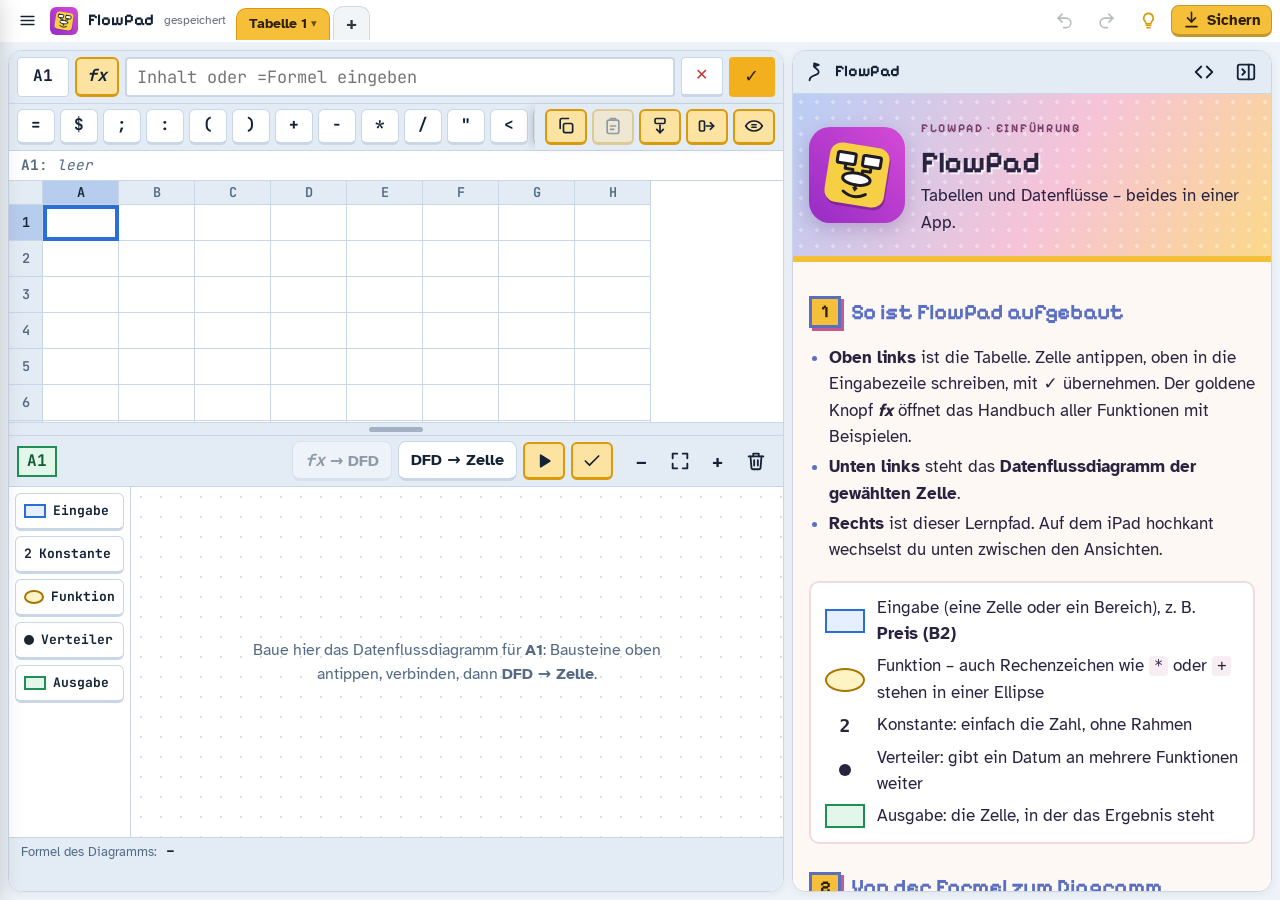
==== index.html @ 2545b34c "Hilfe per langem Drücken für alle Knöpfe (Rechenzeichen mit Beispiel), Glühbirne; Ablauf/Prüfen als " ====
<!doctype html>
<html lang="de">
<head>
    <meta charset="utf-8">
    <meta name="viewport" content="width=device-width, initial-scale=1, viewport-fit=cover, interactive-widget=resizes-content">
    <meta name="apple-mobile-web-app-capable" content="yes">
    <meta name="mobile-web-app-capable" content="yes">
    <meta name="apple-mobile-web-app-title" content="FlowPad">
    <meta name="theme-color" content="#0f1a2b">
    <script>
        // Farbschema vor dem ersten Zeichnen setzen (kein Aufblitzen)
        (function () {
            var c = "auto", k = "werkstatt", f = "100";
            try { c = localStorage.getItem("flowpad.theme") || c; k = localStorage.getItem("flowpad.skin") || k; f = localStorage.getItem("flowpad.font") || f; } catch (e) { }
            var d = c == "dark" || (c == "auto" && matchMedia("(prefers-color-scheme: dark)").matches);
            var h = document.documentElement; h.dataset.effective = d ? "dark" : "light"; h.dataset.skin = k; h.style.setProperty("--fs", (+f || 100) / 100);
        })();
    </script>
    <link rel="manifest" href="manifest.webmanifest">
    <link rel="icon" href="icon.svg" type="image/svg+xml">
    <link rel="apple-touch-icon" href="icon-180.png">
    <title>FlowPad</title>
    <link rel="stylesheet" href="css/style.css">
</head>
<body>
<header class="topbar">
    <button id="btnMenu" class="iconbtn" title="Menü" aria-label="Menü öffnen"><svg class="ic" viewBox="0 0 24 24"><path d="M4 7h16M4 12h16M4 17h16"/></svg></button>
    <span class="brand" aria-hidden="true"><img src="icon.svg" class="brand-mark" alt=""></span>
    <button id="projectName" class="project-name" title="Projekt umbenennen">FlowPad</button>
    <span id="teachCode" class="teach-code" hidden title="FlowCode dieses Projekts"></span>
    <span id="saved" class="saved"></span>
    <div id="tabs" class="tabs" role="tablist" aria-label="Tabellen"></div>
    <button id="btnUndo" class="iconbtn" title="Rückgängig" aria-label="Rückgängig" disabled><svg class="ic" viewBox="0 0 24 24"><path d="M9 14L4 9l5-5"/><path d="M4 9h10a6 6 0 0 1 0 12h-3"/></svg></button>
    <button id="btnRedo" class="iconbtn" title="Wiederholen" aria-label="Wiederholen" disabled><svg class="ic" viewBox="0 0 24 24"><path d="M15 14l5-5-5-5"/><path d="M20 9H10a6 6 0 0 0 0 12h3"/></svg></button>
    <button id="btnBulb" class="iconbtn bulb" title="Tipp: Finger etwa eine Sekunde auf einen Knopf legen – dann wird er erklärt" aria-label="Tipp zur Hilfe"><svg class="ic" viewBox="0 0 24 24"><path d="M9 18h6M10 21h4"/><path d="M12 3a6 6 0 0 0-4 10.5c.7.7 1 1.5 1 2.5h6c0-1 .3-1.8 1-2.5A6 6 0 0 0 12 3z"/></svg></button>
    <button id="btnSave" class="btn download" title="Projekt als Datei sichern"><svg class="ic" viewBox="0 0 24 24"><path d="M12 3v12"/><path d="M7 10l5 5 5-5"/><path d="M5 21h14"/></svg><span class="hide-narrow">Sichern</span></button>
</header>

<main class="workspace">
    <section id="left" class="left">
        <div id="gridPane" class="pane grid-pane" aria-label="Tabelle">
            <div id="grid"></div>
        </div>
        <div id="splitter" class="splitter" aria-hidden="true"><span></span></div>
        <div id="dfdPane" class="pane dfd-pane" aria-label="Datenflussdiagramm">
            <div class="dfd-head">
                <div class="dfd-cellinfo"><span class="cellbadge" id="dfdCell">A1</span><span id="dfdCellName" class="cellname"></span><button id="dfdTask" class="taskbadge" type="button" hidden title="Aufgabe noch einmal anzeigen">Aufgabe</button></div>
                <div class="dfd-actions">
                    <button id="btnToDfd" class="btn" title="Aus der Formel der Zelle das Datenflussdiagramm zeichnen"><span class="fxlbl"><b><i>fx</i></b> → DFD</span></button>
                    <button id="btnToCell" class="btn" title="Formel des Diagramms in die Zelle schreiben und ausrechnen"><span>DFD → Zelle</span></button>
                    <button id="btnFlow" class="calc-tool" title="Ablauf: die Werte fließen durch das Diagramm" aria-label="Ablauf"><svg class="ic" viewBox="0 0 24 24"><path d="M8 5v14l11-7z" fill="currentColor"/></svg></button>
                    <button id="btnCheck" class="calc-tool" title="Prüfen: Regeln und Rechnung des Diagramms kontrollieren" aria-label="Prüfen"><svg class="ic" viewBox="0 0 24 24"><path d="M4 12l5 5L20 6"/></svg></button>
                    <span class="dfd-tools">
                        <button id="btnZoomOut" class="iconbtn small" title="Verkleinern" aria-label="Verkleinern">−</button>
                        <button id="btnZoomFit" class="iconbtn small" title="Einpassen" aria-label="Einpassen"><svg class="ic" viewBox="0 0 24 24"><path d="M4 9V4h5M20 9V4h-5M4 15v5h5M20 15v5h-5"/></svg></button>
                        <button id="btnZoomIn" class="iconbtn small" title="Vergrößern" aria-label="Vergrößern">+</button>
                        <button id="btnDfdClear" class="iconbtn small" title="Diagramm dieser Zelle löschen" aria-label="Diagramm löschen"><svg class="ic" viewBox="0 0 24 24"><path d="M4 7h16"/><path d="M10 11v6M14 11v6"/><path d="M6 7l1 12a2 2 0 0 0 2 2h6a2 2 0 0 0 2-2l1-12"/><path d="M9 7V4h6v3"/></svg></button>
                    </span>
                </div>
            </div>
            <div id="dfd"></div>
        </div>
    </section>

    <section id="lpPane" class="pane lp-pane" aria-label="Lernpfad">
        <div class="lp-head">
            <span class="lp-title"><svg class="ic" viewBox="0 0 24 24"><path d="M5 21c0-3.5 3-4.5 6-5.5s5-2.5 3.5-5S9 7 10 5"/><path d="M10 5V2.5l5 1.8-5 1.7"/></svg><span id="lpTitle">Lernpfad</span></span>
            <button id="btnLpWide" class="iconbtn small only-wide" title="Lernpfad breiter/schmaler" aria-label="Lernpfad breiter oder schmaler"><svg class="ic" viewBox="0 0 24 24"><path d="M9 6l-6 6 6 6M15 6l6 6-6 6"/></svg></button>
            <button id="btnLpCollapse" class="iconbtn small only-wide" title="Lernpfad einklappen" aria-label="Lernpfad einklappen"><svg class="ic" viewBox="0 0 24 24"><rect x="3" y="4" width="18" height="16" rx="2"/><path d="M15 4v16"/><path d="M8 9l3 3-3 3"/></svg></button>
        </div>
        <div id="lernpfad" class="lp-host"></div>
    </section>
</main>

<nav id="bottomnav" class="bottomnav" aria-label="Ansicht">
    <button data-view="lernpfad"><svg class="ic" viewBox="0 0 24 24"><path d="M5 21c0-3.5 3-4.5 6-5.5s5-2.5 3.5-5S9 7 10 5"/><path d="M10 5V2.5l5 1.8-5 1.7"/></svg><span>Lernpfad</span></button>
    <button data-view="tabelle"><svg class="ic" viewBox="0 0 24 24"><rect x="3" y="4" width="18" height="16" rx="1.5"/><path d="M3 9h18M3 14h18M9 4v16"/></svg><span>Tabelle</span></button>
    <button data-view="diagramm"><svg class="ic" viewBox="0 0 24 24"><rect x="3" y="3" width="7" height="5"/><rect x="14" y="3" width="7" height="5"/><ellipse cx="12" cy="15" rx="5" ry="3"/><path d="M6.5 8v3h3M17.5 8v3h-3M12 18v3"/></svg><span>Diagramm</span></button>
</nav>

<div id="drawerBackdrop" class="drawer-backdrop"></div>
<aside id="drawer" class="drawer" aria-label="Menü" inert>
    <div class="drawer-head">
        <div class="drawer-brand">FlowPad</div>
        <button id="drawerClose" class="iconbtn" aria-label="Menü schließen"><svg class="ic" viewBox="0 0 24 24"><path d="M6 6l12 12M18 6L6 18"/></svg></button>
    </div>
    <div class="drawer-body">
        <h2>Projekte</h2>
        <div class="menu-actions">
            <button id="drawerNew"><svg class="ic" viewBox="0 0 24 24"><path d="M12 5v14M5 12h14"/></svg><span>Neues Projekt</span></button>
            <button id="drawerCode"><svg class="ic" viewBox="0 0 24 24"><rect x="3" y="6" width="18" height="12" rx="2"/><path d="M7 10v4M10.5 10v4M14 10v4M17.5 10v4"/></svg><span>Projekt über FlowCode öffnen</span></button>
            <button id="drawerOpen"><svg class="ic" viewBox="0 0 24 24"><path d="M3 7a2 2 0 0 1 2-2h4l2 2h8a2 2 0 0 1 2 2v1"/><path d="M3 7v10a2 2 0 0 0 2 2h13l3-8H7l-3 8"/></svg><span>Projekt aus Datei öffnen</span></button>
            <button id="drawerSave"><svg class="ic" viewBox="0 0 24 24"><path d="M12 3v12"/><path d="M7 10l5 5 5-5"/><path d="M5 21h14"/></svg><span>Projekt als Datei sichern</span></button>
            <button id="drawerShare"><svg class="ic" viewBox="0 0 24 24"><path d="M12 15V3"/><path d="M7 8l5-5 5 5"/><path d="M5 12v7a2 2 0 0 0 2 2h10a2 2 0 0 0 2-2v-7"/></svg><span>Projekt teilen …</span></button>
            <button id="drawerRename"><svg class="ic" viewBox="0 0 24 24"><path d="M4 20h4L19 9l-4-4L4 16z"/></svg><span>Projekt umbenennen</span></button>
        </div>
        <div class="menu-actions group">
            <button id="drawerDemo"><svg class="ic" viewBox="0 0 24 24"><path d="M12 3l2.6 5.6 6.1.7-4.5 4.2 1.2 6L12 16.6 6.6 19.5l1.2-6-4.5-4.2 6.1-.7z"/></svg><span>Demo laden</span></button>
            <button id="drawerLpAdd"><svg class="ic" viewBox="0 0 24 24"><path d="M5 21c0-3.5 3-4.5 6-5.5s5-2.5 3.5-5S9 7 10 5"/><path d="M10 5V2.5l5 1.8-5 1.7"/></svg><span>Lernpfad einbetten</span></button>
            <button id="drawerLpRemove" hidden><svg class="ic" viewBox="0 0 24 24"><path d="M4 7h16"/><path d="M6 7l1 12a2 2 0 0 0 2 2h6a2 2 0 0 0 2-2l1-12"/></svg><span>Lernpfad entfernen</span></button>
        </div>
        <ul id="projectList" class="projectlist"></ul>

        <h2>Tabelle</h2>
        <div class="menu-actions">
            <button id="drawerXlsxOut"><svg class="ic" viewBox="0 0 24 24"><path d="M14 3H7a2 2 0 0 0-2 2v14a2 2 0 0 0 2 2h10a2 2 0 0 0 2-2V8z"/><path d="M14 3v5h5"/><path d="M9 12l4 5M13 12l-4 5"/></svg><span>Als Excel-Datei (.xlsx) sichern</span></button>
            <button id="drawerXlsxIn"><svg class="ic" viewBox="0 0 24 24"><path d="M14 3H7a2 2 0 0 0-2 2v14a2 2 0 0 0 2 2h10a2 2 0 0 0 2-2V8z"/><path d="M14 3v5h5"/><path d="M12 18v-6M9 15l3 3 3-3"/></svg><span>Excel-Datei (.xlsx) übernehmen</span></button>
            <button id="drawerAddRow"><svg class="ic" viewBox="0 0 24 24"><rect x="3" y="4" width="18" height="10" rx="1.5"/><path d="M12 16v6M9 19h6"/></svg><span>5 Zeilen mehr</span></button>
            <button id="drawerAddCol"><svg class="ic" viewBox="0 0 24 24"><rect x="3" y="3" width="10" height="18" rx="1.5"/><path d="M16 12h6M19 9v6"/></svg><span>1 Spalte mehr</span></button>
            <button id="drawerClearSheet" class="danger"><svg class="ic" viewBox="0 0 24 24"><path d="M4 12a8 8 0 1 0 2.3-5.6"/><path d="M4 4v5h5"/></svg><span>Tabelle leeren</span></button>
        </div>

        <h2>Darstellung</h2>
        <div class="segmented">
            <button data-theme-choice="light">Hell</button>
            <button data-theme-choice="dark">Dunkel</button>
            <button data-theme-choice="auto">System</button>
        </div>
        <div id="skinPicker" class="skin-picker" role="group" aria-label="Theme"></div>
        <div class="setting-row"><span>Schriftgröße</span><div class="stepper"><button id="fontSmaller" aria-label="Schrift kleiner">A−</button><span id="fontSizeLabel"></span><button id="fontBigger" aria-label="Schrift größer">A+</button></div></div>

        <h2>Hilfe</h2>
        <div class="menu-actions">
            <button id="drawerTeacher" hidden><svg class="ic" viewBox="0 0 24 24"><path d="M3 7l9-4 9 4-9 4z"/><path d="M7 9v5c0 1.5 2.2 3 5 3s5-1.5 5-3V9"/><path d="M21 7v6"/></svg><span>Lehrkraft: alle Lernpfade</span></button>
            <button id="drawerHelp"><svg class="ic" viewBox="0 0 24 24"><path d="M4 5a2 2 0 0 1 2-2h13v16H6a2 2 0 0 0-2 2z"/><path d="M4 21V5"/></svg><span>Einführung in FlowPad</span></button>
        </div>
        <p class="about">FlowPad: Tabellenkalkulation und Datenflussdiagramme für den Informatikunterricht. Alles läuft in diesem Browser –
            es werden keine Daten verschickt. Deine Projekte bleiben auf diesem Gerät, bis du sie als Datei sicherst.
            Schriften: Atkinson Hyperlegible, JetBrains Mono, Pixelify Sans (SIL Open Font License).</p>
    </div>
</aside>
<div id="toast" class="toast" role="status"></div>
<div id="loading" class="loading"><div class="spinner"></div>FlowPad wird geladen …</div>
<noscript>FlowPad benötigt JavaScript.</noscript>
<script type="module" src="js/main.js"></script>
</body>
</html>
---- css/style.css ----
/* FlowPad – Gestaltung. Themes: werkstatt (Standard, Farbwelt der DFD-Werkstatt), standard, hacker. Jeweils hell/dunkel. */
@font-face { font-family: "Atkinson Hyperlegible"; src: url(../fonts/AtkinsonHyperlegible-Regular.ttf) format("truetype"); font-weight: 400; font-display: swap; }
@font-face { font-family: "Atkinson Hyperlegible"; src: url(../fonts/AtkinsonHyperlegible-Bold.ttf) format("truetype"); font-weight: 700; font-display: swap; }
@font-face { font-family: "JetBrains Mono"; src: url(../fonts/JetBrainsMono.ttf) format("truetype"); font-weight: 100 800; font-display: swap; }
@font-face { font-family: "Pixelify Sans"; src: url(../fonts/PixelifySans.ttf) format("truetype"); font-weight: 400 700; font-display: swap; }

:root {
  --fs: 1;
  --font-display: "Pixelify Sans", "Courier New", monospace;
  --font-body: "Atkinson Hyperlegible", -apple-system, "Segoe UI", system-ui, sans-serif;
  --font-code: "JetBrains Mono", ui-monospace, Menlo, Consolas, monospace;
  --split: .45;
  /* Werkstatt hell */
  --bg: #eef3f9; --surface: #ffffff; --surface-2: #e3ebf5; --ink: #142235; --ink-2: #546a84; --line: #c9d6e6;
  --bar: #ffffff; --bar-ink: #142235; --bar-2: #f1f4f8; --acc: #f2b01e; --acc-ink: #2e1f00; --glow: #f6bf3a; --stripe: transparent;
  --blue: #2a6fd6; --blue-soft: #dfeaff; --sun: #ffc23d; --sun-soft: #fff1c9;
  --good: #1f8a45; --bad: #c23b3b; --warn: #a86400; --next: #fde3a1; --next-edge: #d99a0b;
  --r0: #2a6fd6; --r1: #d63a3a; --r2: #8a3bc9; --r3: #1f8f55; --r4: #e07a12; --r5: #128a9a;
  --c-canvas: #ffffff; --c-dots: #d5dfec; --c-ink: #1c2533; --c-edge: #33415a; --c-sel: #e07a12;
  --c-in-fill: #e6efff; --c-in-stroke: #2a6fd6; --c-in-ink: #14315a;
  --c-out-fill: #e3f6ea; --c-out-stroke: #1f8f55; --c-out-ink: #145a32;
  --c-fn-fill: #fff3c4; --c-fn-stroke: #a87400; --c-fn-ink: #5a3e00;
  --title-font: var(--font-display);
}
:root[data-effective="dark"] {
  --bg: #0d1626; --surface: #142036; --surface-2: #1b2a45; --ink: #e8f0fa; --ink-2: #a5b7cc; --line: #2a3d5c;
  --bar: #070d18; --bar-ink: #dfe9f7; --bar-2: #101b2e; --acc: #f2b01e; --acc-ink: #2e1f00; --glow: #f6bf3a; --stripe: transparent; --blue: #7fb0ff; --blue-soft: #1b2f52; --sun-soft: #3d331a;
  --good: #6fd08b; --bad: #ff8a8a; --warn: #ffb35c; --next: #4a3507; --next-edge: #f2b01e;
  --r0: #7fb0ff; --r1: #ff8a8a; --r2: #d0a3ff; --r3: #6fd08b; --r4: #ffb35c; --r5: #6fd6e0;
  --c-canvas: #101a2c; --c-dots: #24344f; --c-ink: #e8f0fa; --c-edge: #a9bad2; --c-sel: #ffa040;
  --c-in-fill: #17305a; --c-in-stroke: #7fb0ff; --c-in-ink: #dbe8ff;
  --c-out-fill: #163a26; --c-out-stroke: #6fd08b; --c-out-ink: #d4f5df;
  --c-fn-fill: #3d3112; --c-fn-stroke: #e3b341; --c-fn-ink: #ffe9a8;
  color-scheme: dark;
}
:root[data-skin="standard"] {
  --bg: #f4f5f7; --surface: #fff; --surface-2: #eef0f4; --ink: #1f2430; --ink-2: #5b6474; --line: #d9dde5;
  --bar: #ffffff; --bar-ink: #1f2430; --bar-2: #eef0f4; --acc: #2f5be0; --acc-ink: #fff; --glow: #2f5be0; --stripe: #2f5be0; --next: #fff0b3; --next-edge: #e9b622; --title-font: var(--font-body);
}
:root[data-skin="standard"][data-effective="dark"] {
  --bg: #16181d; --surface: #1f2228; --surface-2: #272b33; --ink: #e9ecf2; --ink-2: #a3abb9; --line: #343a45;
  --bar: #1f2228; --bar-ink: #e9ecf2; --bar-2: #272b33; --acc: #7c9cff; --acc-ink: #10131a; --glow: #7c9cff; --stripe: #7c9cff; --next: #4a3f17; --next-edge: #b89020;
}
:root[data-skin="hacker"] {
  --bg: #050805; --surface: #0b120b; --surface-2: #111c11; --ink: #b8ffc9; --ink-2: #6fbf86; --line: #1f3a24;
  --bar: #000; --bar-ink: #00ff9c; --bar-2: #0b120b; --acc: #00ff9c; --acc-ink: #001a0d; --glow: #00ff9c; --stripe: #00ff9c; --blue: #39d2ff; --blue-soft: #0e2a33;
  --sun: #ffd23d; --sun-soft: #2a240c; --good: #00ff9c; --bad: #ff5c7a; --warn: #ffd23d; --next: #123a22; --next-edge: #00ff9c;
  --r0: #39d2ff; --r1: #ff5c7a; --r2: #c08bff; --r3: #00ff9c; --r4: #ffb347; --r5: #4ff0e0;
  --c-canvas: #030603; --c-dots: #10301a; --c-ink: #b8ffc9; --c-edge: #4fd98a; --c-sel: #ff2ec4;
  --c-in-fill: #072030; --c-in-stroke: #39d2ff; --c-in-ink: #bdf1ff;
  --c-out-fill: #062a17; --c-out-stroke: #00ff9c; --c-out-ink: #b8ffc9;
  --c-fn-fill: #2a240c; --c-fn-stroke: #ffd23d; --c-fn-ink: #ffe9a8;
  --font-body: "JetBrains Mono", ui-monospace, Menlo, monospace;
  color-scheme: dark;
}

* { box-sizing: border-box; }
html, body { height: 100%; }
body { margin: 0; width: 100%; background: var(--bg); color: var(--ink); font-family: var(--font-body); font-size: calc(16px * var(--fs)); line-height: 1.4;
  -webkit-text-size-adjust: 100%; display: grid; grid-template-rows: auto 1fr auto; grid-template-columns: minmax(0, 1fr); height: 100dvh; overflow: hidden; overscroll-behavior: none; }
body, code, button, input { font-variant-ligatures: none; font-feature-settings: "calt" 0, "liga" 0; }
button { font: inherit; color: inherit; -webkit-tap-highlight-color: transparent; }
code { font-family: var(--font-code); font-size: .9em; background: var(--surface-2); padding: 1px 5px; border-radius: 4px; overflow-wrap: anywhere; }
[hidden] { display: none !important; }
.ic { width: 22px; height: 22px; fill: none; stroke: currentColor; stroke-width: 2; stroke-linecap: round; stroke-linejoin: round; flex: none; }
:focus-visible { outline: 3px solid var(--blue); outline-offset: 2px; }

/* ---------- Kopfzeile ---------- */
.topbar { display: flex; align-items: center; gap: 4px; padding: 2px max(8px, env(safe-area-inset-right)) 2px max(8px, env(safe-area-inset-left));
  padding-top: max(2px, env(safe-area-inset-top)); background: var(--bar); color: var(--bar-ink); border-bottom: 3px solid var(--stripe, var(--glow)); min-height: 40px; }
:root[data-skin="werkstatt"] .topbar { border-bottom: 0; }
.topbar .iconbtn { min-width: 38px; min-height: 36px; }
.topbar .ic { width: 19px; height: 19px; }
.topbar .btn { min-height: 32px; padding: 0 10px; font-size: .92em; }
.brand-mark { width: 28px; height: 28px; display: block; }
.brand-mark path { fill: none; }
.project-name { min-width: 0; flex: 0 1 auto; border: 0; background: transparent; font-family: var(--title-font); font-weight: 700; font-size: 1.02em; padding: 3px 6px; border-radius: 6px; cursor: pointer;
  max-width: 40vw; overflow: hidden; text-overflow: ellipsis; white-space: nowrap; }
.project-name:hover { background: var(--bar-2); }
.saved { font-size: .78em; opacity: .65; }
.spacer { flex: 1; }
.iconbtn { display: inline-grid; place-items: center; min-width: 44px; min-height: 44px; border: 0; border-radius: 8px; background: transparent; cursor: pointer; font-weight: 700; font-size: 1.15em; }
.iconbtn:hover { background: color-mix(in srgb, currentColor 12%, transparent); }
.iconbtn:disabled { opacity: .3; cursor: default; }
.iconbtn.small { min-width: 38px; min-height: 38px; }
.btn { display: inline-flex; align-items: center; gap: 6px; min-height: 40px; padding: 0 12px; border-radius: 8px; border: 1px solid var(--line); border-bottom-width: 3px;
  background: var(--surface); color: var(--ink); cursor: pointer; font-weight: 700; white-space: nowrap; }
.btn:disabled { opacity: .4; cursor: default; }
.btn.primary { background: var(--next); border-color: var(--next-edge); }
.btn.danger { background: var(--bad); border-color: var(--bad); color: #fff; }
.topbar .btn.download { background: var(--glow); color: var(--acc-ink, #072012); border-color: color-mix(in srgb, var(--acc-ink, #000) 25%, var(--glow)); }
:root[data-skin="standard"] .topbar .btn.download { color: #fff; }

/* ---------- Arbeitsfläche ---------- */
.workspace { display: flex; gap: 8px; padding: 8px max(8px, env(safe-area-inset-right)) 8px max(8px, env(safe-area-inset-left)); min-height: 0; min-width: 0; overflow: hidden; }
.pane { min-height: 0; min-width: 0; display: flex; flex-direction: column; background: var(--surface); }
.left { flex: 1 1 auto; min-width: 0; border-radius: 14px; overflow: hidden; border: 1px solid var(--line); background: var(--surface); box-shadow: 0 2px 10px rgba(15, 26, 43, .06); display: grid; grid-template-rows: minmax(110px, calc(var(--split) * (100% - 14px))) 14px minmax(150px, 1fr); }
.splitter { display: grid; place-items: center; cursor: row-resize; background: var(--surface-2); border-block: 1px solid var(--line); touch-action: none; }
.splitter span { width: 54px; height: 5px; border-radius: 3px; background: var(--ink-2); opacity: .45; }
.splitter.active span { background: var(--blue); opacity: 1; }
.lp-pane { display: none; flex: 0 0 38%; min-width: 320px; border-radius: 14px; overflow: hidden; border: 1px solid var(--line); box-shadow: 0 2px 10px rgba(15, 26, 43, .06); }
body.has-lp .lp-pane { display: flex; }
body.lp-wide .lp-pane { flex-basis: 52%; }
/* eingeklappt: schmale Leiste rechts, der Lernpfad bleibt geladen (nur unsichtbar) */
body.lp-collapsed .lp-pane { flex: 0 0 48px; min-width: 48px; cursor: pointer; }
body.lp-collapsed .lp-head { flex-direction: column; align-items: center; gap: 10px; padding: 6px 0; border-bottom: 0; flex: 1; }
body.lp-collapsed .lp-head #btnLpWide { display: none; }
body.lp-collapsed .lp-title { flex: 0 1 auto; flex-direction: column; writing-mode: vertical-rl; }
body.lp-collapsed .lp-title .ic { writing-mode: horizontal-tb; }
body.lp-collapsed .lp-head #btnLpCollapse { order: -1; }
body.lp-collapsed .lp-host { position: absolute; width: 1px; height: 1px; overflow: hidden; visibility: hidden; }
.lp-head { display: flex; align-items: center; gap: 4px; padding: 2px 6px 2px 12px; background: var(--surface-2); border-bottom: 1px solid var(--line); min-height: 42px; }
.lp-title { flex: 1; display: flex; align-items: center; gap: 8px; font-family: var(--title-font); font-weight: 700; min-width: 0; }
.lp-title span { overflow: hidden; text-overflow: ellipsis; white-space: nowrap; }
.lp-host { flex: 1; min-height: 0; position: relative; }
.lp-host iframe { position: absolute; inset: 0; width: 100%; height: 100%; border: 0; background: #fff; }

/* Layout schmal/mittel: eine Ansicht nach der anderen */
.bottomnav { display: flex; justify-content: space-around; gap: 4px; background: var(--bar); color: var(--bar-ink); padding: 4px 8px max(4px, env(safe-area-inset-bottom)); border-top: 1px solid var(--line); }
.bottomnav button { flex: 1; max-width: 200px; display: flex; flex-direction: column; align-items: center; gap: 2px; min-height: 48px; border: 0; background: transparent; border-radius: 8px; cursor: pointer; font-size: .8em; opacity: .7; }
.bottomnav button.active { opacity: 1; background: var(--glow); color: var(--acc-ink, var(--bar)); }
body:not([data-layout="wide"]) .only-wide { display: none; }
body[data-layout="medium"][data-view="lernpfad"] .left, body[data-layout="narrow"][data-view="lernpfad"] .left { display: none; }
/* Lernpfad nicht mit display:none verstecken: Safari zeigt ein so verstecktes iframe danach oft leer oder springt nach oben */
.workspace { position: relative; }
body.has-lp[data-layout="medium"]:not([data-view="lernpfad"]) .lp-pane, body.has-lp[data-layout="narrow"]:not([data-view="lernpfad"]) .lp-pane {
  position: absolute; inset: 0; visibility: hidden; pointer-events: none; z-index: -1; }
body[data-layout="medium"] .lp-pane, body[data-layout="narrow"] .lp-pane { flex: 1 1 auto; min-width: 0; }
body[data-layout="narrow"] .left { grid-template-rows: 1fr; }
body[data-layout="narrow"] .splitter { display: none; }
body[data-layout="narrow"][data-view="tabelle"] .dfd-pane, body[data-layout="narrow"][data-view="diagramm"] .grid-pane { display: none; }
body[data-layout="wide"] .bottomnav { display: none; }

/* ---------- Tabelle ---------- */
.grid-pane { overflow: hidden; }
#grid { flex: 1; min-height: 0; display: flex; flex-direction: column; }
.calc-fx { display: flex; gap: 6px; align-items: stretch; padding: 6px 8px; background: var(--surface-2); border-bottom: 1px solid var(--line); }
.calc-name { flex: none; min-width: 52px; display: grid; place-items: center; font-family: var(--font-code); font-weight: 700; background: var(--surface); border: 1px solid var(--line); border-radius: 4px; padding: 0 6px; }
.calc-fxlabel { flex: none; display: grid; place-items: center; font-family: var(--font-code); font-style: italic; color: var(--ink-2); padding: 0 2px; }
.calc-input { flex: 1; min-width: 0; font-family: var(--font-code); font-size: 17px; padding: 7px 10px; border: 2px solid var(--line); border-radius: 4px; background: var(--surface); color: var(--ink); }
.calc-input:focus { border-color: var(--blue); outline: none; }
.calc-input:disabled { opacity: .6; }
.calc-ok { flex: none; min-width: 46px; border: 0; border-radius: 4px; background: var(--acc); color: var(--acc-ink); font-weight: 700; font-size: 1.1em; cursor: pointer; }
.calc-keybar { display: flex; align-items: stretch; background: var(--surface-2); border-bottom: 1px solid var(--line); }
.calc-keys { flex: 1 1 auto; min-width: 0; display: flex; gap: 5px; padding: 5px 8px; overflow-x: auto; scrollbar-width: none; -webkit-overflow-scrolling: touch; }
/* Werkzeuge rechts fest, die Zeichen scrollen darunter durch */
.calc-tools { flex: none; display: flex; gap: 5px; padding: 5px 8px 5px 10px; background: var(--surface-2); box-shadow: -8px 0 10px -6px rgba(15, 26, 43, .25); position: relative; z-index: 1; }
.calc-tool { flex: none; display: inline-grid; place-items: center; min-width: 42px; min-height: 36px; padding: 0; border: 2px solid var(--next-edge); border-bottom-width: 3px; border-radius: 6px;
  background: var(--next); color: var(--ink); cursor: pointer; }
.calc-tool .ic { width: 20px; height: 20px; }
.calc-tool[aria-pressed="true"] { background: var(--glow); color: var(--acc-ink, #000); }
.calc-tool:disabled { opacity: .4; cursor: default; }
.calc-keys::-webkit-scrollbar { display: none; }
.calc-keys button { flex: none; min-width: 38px; min-height: 36px; padding: 0 9px; border: 1px solid var(--line); border-bottom-width: 3px; border-radius: 6px; background: var(--surface); font-family: var(--font-code); font-weight: 700; cursor: pointer; }
.calc-keys .sep { flex: 1 0 8px; }
.calc-keys button.tool { font-family: var(--font-body); font-size: .85em; white-space: nowrap; }
.calc-keys button[aria-pressed="true"] { background: var(--next); border-color: var(--next-edge); }
.calc-keys button:disabled { opacity: .4; }
.calc-pick { display: flex; align-items: center; gap: 10px; padding: 6px 10px; background: var(--sun-soft); border-bottom: 2px solid var(--c-sel); font-weight: 700; }
.calc-pick span { flex: 1; }
.calc-preview { padding: 4px 12px; min-height: 30px; font-family: var(--font-code); font-size: .9em; border-bottom: 1px solid var(--line); color: var(--ink-2); overflow-wrap: anywhere; }
.calc-preview .rf { font-weight: 700; }
.calc-say { font-family: var(--font-body); color: var(--ink); }
.calc-say.good { color: var(--good); font-weight: 700; } .calc-say.bad { color: var(--bad); }
.calc-scroll { flex: 1; min-height: 0; overflow: auto; -webkit-overflow-scrolling: touch; overscroll-behavior: contain; }
.grid table { border-collapse: separate; border-spacing: 0; font-family: var(--font-code); font-size: calc(15px * var(--fs)); }
.grid th { position: sticky; top: 0; z-index: 3; background: var(--surface-2); color: var(--ink-2); font-weight: 600; border-right: 1px solid var(--line); border-bottom: 1px solid var(--line); padding: 2px 6px; min-width: 34px; font-size: .9em; user-select: none; -webkit-user-select: none; }
.grid tbody th { position: sticky; left: 0; z-index: 2; }
.grid th.corner { left: 0; z-index: 4; }
.grid th.hl { background: color-mix(in srgb, var(--blue) 24%, var(--surface-2)); color: var(--ink); }
.grid td { border-right: 1px solid var(--line); border-bottom: 1px solid var(--line); padding: 6px 8px; min-width: 76px; max-width: 220px; height: 36px; white-space: nowrap; overflow: hidden; text-overflow: ellipsis;
  cursor: cell; position: relative; user-select: none; -webkit-user-select: none; text-align: left; background: var(--surface); }
.grid td.num { text-align: right; }
.grid td.lock { background: color-mix(in srgb, var(--surface-2) 55%, var(--surface)); cursor: default; }
.grid td.head { font-weight: 700; background: color-mix(in srgb, var(--acc) 22%, var(--surface)); }
.grid td.inp { background: color-mix(in srgb, var(--sun) 22%, var(--surface)); }
.grid td.out { background: color-mix(in srgb, var(--acc) 12%, var(--surface)); }
.grid td.err { color: var(--bad); font-weight: 700; }
.grid td.fx { color: var(--blue); }
.grid td.sel { outline: 4px solid var(--blue); outline-offset: -4px; z-index: 1; animation: selpulse 1.4s ease-in-out infinite; }
@keyframes selpulse { 0%, 100% { outline-color: var(--blue); box-shadow: 0 0 0 0 color-mix(in srgb, var(--blue) 0%, transparent); }
  50% { outline-color: color-mix(in srgb, var(--blue) 55%, var(--glow)); box-shadow: 0 0 0 4px color-mix(in srgb, var(--blue) 30%, transparent); } }
@media (prefers-reduced-motion: reduce) { .grid td.sel { animation: none; } }
.grid td.copysrc { outline: 2px dashed var(--ink); outline-offset: -4px; }
.grid td.hot { background: color-mix(in srgb, var(--bad) 18%, var(--surface)); }
.grid td.picked { background: color-mix(in srgb, var(--c-sel) 28%, var(--surface)); outline: 2px solid var(--c-sel); outline-offset: -2px; }
.grid td.has-dfd::after { content: ""; position: absolute; right: 0; top: 0; border-style: solid; border-width: 0 9px 9px 0; border-color: transparent var(--c-fn-stroke) transparent transparent; }
.grid td.rf0 { box-shadow: inset 0 0 0 3px var(--r0); } .grid td.rf1 { box-shadow: inset 0 0 0 3px var(--r1); } .grid td.rf2 { box-shadow: inset 0 0 0 3px var(--r2); }
.grid td.rf3 { box-shadow: inset 0 0 0 3px var(--r3); } .grid td.rf4 { box-shadow: inset 0 0 0 3px var(--r4); } .grid td.rf5 { box-shadow: inset 0 0 0 3px var(--r5); }
.grid .c0 { color: var(--r0); } .grid .c1 { color: var(--r1); } .grid .c2 { color: var(--r2); } .grid .c3 { color: var(--r3); } .grid .c4 { color: var(--r4); } .grid .c5 { color: var(--r5); }
.grid.picking .calc-scroll { touch-action: none; }
.grid.picking td { cursor: crosshair; }

/* ---------- Diagramm ---------- */
.dfd-pane { overflow: hidden; }
.dfd-head { display: flex; flex-wrap: wrap; align-items: center; gap: 6px 10px; padding: 5px 8px; background: var(--surface-2); border-bottom: 1px solid var(--line); }
.dfd-cellinfo { display: flex; align-items: center; gap: 8px; min-width: 0; flex: 1 1 90px; overflow: hidden; }
.cellbadge { font-family: var(--font-code); font-weight: 700; background: var(--c-out-fill); border: 2px solid var(--c-out-stroke); color: var(--c-out-ink); padding: 2px 8px; }
.cellname { font-weight: 700; overflow: hidden; text-overflow: ellipsis; white-space: nowrap; }
.cellvalue { font-family: var(--font-code); color: var(--ink-2); white-space: nowrap; }
.taskbadge { font-size: .8em; font-weight: 700; padding: 2px 8px; border-radius: 999px; background: var(--next); border: 1px solid var(--next-edge); }
.dfd-actions { display: flex; flex-wrap: wrap; gap: 6px; align-items: center; }
.dfd-tools { display: inline-flex; gap: 0; margin-left: 4px; }
#dfd { flex: 1; min-height: 0; display: flex; flex-direction: column; }
.dfd [hidden] { display: none !important; }
.dfd-body { flex: 1; min-height: 0; display: flex; }
.dfd-palette { flex: none; display: flex; flex-direction: column; gap: 5px; padding: 6px; width: 122px; background: var(--surface); border-right: 1px solid var(--line); overflow-y: auto; scrollbar-width: none; }
.dfd-palette .dfd-pal { width: 100%; min-height: 38px; padding: 0 8px; font-size: calc(13px * var(--fs)); }
.dfd-palette::-webkit-scrollbar { display: none; }
.dfd-pal { flex: none; display: inline-flex; align-items: center; gap: 7px; min-height: 40px; padding: 0 11px; border: 1px solid var(--line); border-bottom-width: 3px; border-radius: 6px; background: var(--surface); font-weight: 700; cursor: pointer; font-family: var(--font-code); font-size: calc(14px * var(--fs)); }
.dfd-pal:disabled { opacity: .35; }
.dfd-pal.danger { color: var(--bad); }
.dfd-pal-gap { flex: 1 0 6px; }
.dfd-pal .sym-rect { width: 22px; height: 14px; border: 2px solid var(--c-in-stroke); background: var(--c-in-fill); }
.dfd-pal .sym-rect.out { border-color: var(--c-out-stroke); background: var(--c-out-fill); }
.dfd-pal .sym-ell { width: 24px; height: 14px; border: 2px solid var(--c-fn-stroke); background: var(--c-fn-fill); border-radius: 50%; }
.dfd-pal .sym-dot { width: 10px; height: 10px; border-radius: 50%; background: var(--c-ink); }
.dfd-pal .sym-const { font-weight: 700; color: var(--c-ink); }
.dfd-stage { flex: 1; min-width: 0; min-height: 0; display: flex; flex-direction: column; }
.dfd-stage > .dfd-canvas { flex: 1; min-height: 0; }
.dfd-edit { display: flex; flex-wrap: wrap; gap: 6px 10px; align-items: center; padding: 6px 10px;
  border-bottom: 2px solid var(--c-sel); background: var(--sun-soft); font-size: calc(15px * var(--fs)); }
.fbtn.danger { color: var(--bad); border-color: color-mix(in srgb, var(--bad) 40%, var(--line)); }
button.taskbadge { cursor: pointer; font: inherit; font-size: .8em; font-weight: 700; color: var(--ink); }
.dfd-edit .sig { flex: 1 1 240px; display: flex; flex-wrap: wrap; gap: 6px 10px; align-items: center; }
.dfd-edit .sig span { font-family: var(--font-code); font-size: .9em; padding: 1px 6px; border-radius: 4px; border: 1px dashed var(--c-fn-stroke); }
.dfd-edit .sig span.on { border-style: solid; background: var(--c-fn-fill); color: var(--c-fn-ink); }
.dfd-field { display: inline-flex; align-items: center; gap: 6px; font-weight: 700; }
.dfd-field span { font-size: .85em; color: var(--ink-2); }
.dfd-edit input { font-family: var(--font-code); font-size: 17px; padding: 5px 8px; border: 2px solid var(--line); border-radius: 4px; width: 9.5em; background: var(--surface); color: var(--ink); }
.dfd-hint { font-size: .85em; color: var(--ink-2); }
.fbtn { min-height: 40px; padding: 0 14px; border-radius: 6px; border: 2px solid var(--line); background: var(--surface); color: var(--ink); cursor: pointer; font-weight: 700; display: inline-flex; align-items: center; gap: 6px; }
.dfd-canvas { overflow: auto; position: relative; -webkit-overflow-scrolling: touch; overscroll-behavior: contain;
  background-color: var(--c-canvas); background-image: radial-gradient(var(--c-dots) 1px, transparent 1px); background-size: 20px 20px; }
.dfd-canvas svg { display: block; user-select: none; -webkit-user-select: none; font-family: var(--font-code); }
.dfd-empty { position: absolute; left: 50%; top: 50%; transform: translate(-50%, -50%); width: min(420px, 86%); text-align: center; color: var(--ink-2); pointer-events: none; line-height: 1.5; }
.dfd .node, .dfd .grip, .dfd .hit { touch-action: none; }
.dfd .arrowhead { fill: var(--c-edge); }
.dfd .edge { fill: none; stroke: var(--c-edge); stroke-width: 2.4; }
.dfd .edge.is-sel { stroke: var(--c-sel); stroke-width: 4; }
.dfd .hit { fill: none; stroke: transparent; stroke-width: 22; cursor: pointer; }
.dfd .rubber { stroke: var(--c-sel); }
.dfd .node { cursor: grab; }
.dfd .node .lab { text-anchor: middle; font-size: 17px; font-weight: 700; fill: var(--c-in-ink); pointer-events: none; }
.dfd .k-in .shape { fill: var(--c-in-fill); stroke: var(--c-in-stroke); stroke-width: 2.4; }
.dfd .k-in.is-open .shape { stroke-dasharray: 6 4; }
.dfd .k-out .shape { fill: var(--c-out-fill); stroke: var(--c-out-stroke); stroke-width: 2.4; }
.dfd .k-out .lab { fill: var(--c-out-ink); }
.dfd .k-fn .shape { fill: var(--c-fn-fill); stroke: var(--c-fn-stroke); stroke-width: 2.6; }
.dfd .k-fn .lab { fill: var(--c-fn-ink); }
.dfd .k-const .pad, .dfd .k-split .pad { fill: transparent; stroke: none; }
.dfd .k-const .lab { fill: var(--c-ink); font-size: 19px; }
.dfd .k-split .dot { fill: var(--c-ink); }
.dfd .node.is-sel .shape, .dfd .node.is-sel .pad { stroke: var(--c-sel); stroke-width: 4; stroke-dasharray: 5 4; }
.dfd .node.is-sel.k-const .pad, .dfd .node.is-sel.k-split .pad { stroke: var(--c-sel); stroke-width: 2; }
.dfd .slot circle { fill: var(--c-canvas); stroke: var(--c-fn-stroke); stroke-width: 2; }
.dfd .slot.opt circle { stroke-dasharray: 3 2; }
.dfd circle.slot-hit, .dfd .handle-hit { fill: transparent !important; stroke: none !important; }
.dfd .slot text { text-anchor: middle; font-weight: 700; pointer-events: none; fill: var(--c-fn-stroke); font-size: 12px; }
.dfd .slot .ring { fill: color-mix(in srgb, var(--c-sel) 15%, transparent) !important; stroke: var(--c-sel) !important; stroke-width: 2.5; stroke-dasharray: 4 3; }
.dfd .slot.target text { fill: var(--c-sel); }
.dfd .grip { cursor: crosshair; }
.dfd .grip rect:not(.handle-hit) { fill: var(--c-sel); }
.dfd .grip path { fill: none; stroke: #fff; stroke-width: 3; stroke-linecap: round; stroke-linejoin: round; }
.dfd-formula { padding: 3px 12px; font-size: .92em; border-top: 1px solid var(--line); font-family: var(--font-code); background: var(--surface-2); overflow-wrap: anywhere; }
.dfd-formula span { font-family: var(--font-body); color: var(--ink-2); font-size: .9em; }
.dfd-formula code { background: transparent; font-weight: 700; font-size: 1em; padding: 0; }
.dfd-msg { position: relative; flex: none; height: calc(1.4em + 6px); line-height: 1.4; font-size: .92em; background: var(--surface-2); cursor: default; }
.dfd-msg-in { padding: 3px 12px; white-space: nowrap; overflow: hidden; text-overflow: ellipsis; }
.dfd-msg.more { cursor: pointer; }
.dfd-msg.more .dfd-msg-in { padding-right: 34px; }
.dfd-msg.more::after { content: "▾"; position: absolute; right: 10px; top: 2px; font-weight: 700; color: var(--ink-2); }
.dfd-msg.open::after { content: "▴"; z-index: 7; top: auto; bottom: 4px; }
.dfd-msg.open .dfd-msg-in { position: absolute; left: 0; right: 0; bottom: 0; z-index: 6; white-space: normal; max-height: 9em; overflow-y: auto;
  padding: 8px 34px 8px 12px; background: var(--surface-2); border-top: 2px solid var(--next-edge); box-shadow: 0 -6px 16px rgba(0,0,0,.12); }

.dfd-msg.good { color: var(--good); } .dfd-msg.bad { color: var(--bad); } .dfd-msg.warn { color: var(--warn); }
.dfd-msg.good b, .dfd-msg.bad b { color: inherit; }

/* Funktionsauswahl */
.dfd-picker { position: fixed; inset: 0; z-index: 200; background: rgba(8, 14, 26, .6); display: grid; place-items: center; padding: 12px; overscroll-behavior: contain; }
.dfd-picker-in { width: min(760px, 100%); max-height: 88dvh; display: flex; flex-direction: column; background: var(--surface); border: 3px solid var(--bar); border-radius: 8px; box-shadow: 6px 6px 0 #000; overflow: hidden; }
.dfd-picker-head { display: flex; gap: 10px; align-items: center; padding: 10px 12px; background: var(--bar); color: var(--bar-ink); font-family: var(--title-font); }
.dfd-picker-head input { flex: 1; min-width: 0; font-size: 17px; padding: 6px 10px; border-radius: 4px; border: 0; }
.dfd-picker-head .fbtn { min-width: 46px; justify-content: center; }
.dfd-picker-list { flex: 1 1 auto; min-height: 0; overflow-y: auto; padding: 6px 12px 14px; -webkit-overflow-scrolling: touch; overscroll-behavior: contain; }
.dfd-picker-list h4 { font-family: var(--title-font); margin: 12px 0 6px; color: var(--ink-2); }
.dfd-picker-list .grid { display: grid; grid-template-columns: repeat(auto-fill, minmax(200px, 1fr)); gap: 6px; }
.dfd-picker-list button { text-align: left; display: grid; gap: 1px; padding: 8px 10px; min-height: 48px; border: 1px solid var(--line); border-bottom-width: 3px; border-radius: 6px; background: var(--surface); cursor: pointer; }
.dfd-picker-list button b { font-family: var(--font-code); font-size: 1.05em; }
.dfd-picker-list button span { font-family: var(--font-code); font-size: .8em; color: var(--ink-2); }
.dfd-picker-list button i { font-size: .8em; color: var(--ink-2); font-style: normal; }

/* ---------- Menü ---------- */
.drawer-backdrop { position: fixed; inset: 0; background: rgba(0, 0, 0, .35); opacity: 0; pointer-events: none; transition: opacity .2s; z-index: 90; }
.drawer-backdrop.show { opacity: 1; pointer-events: auto; }
.drawer { position: fixed; top: 0; bottom: 0; left: 0; width: min(380px, 92vw); background: var(--surface); z-index: 100; transform: translateX(-102%); transition: transform .22s ease;
  display: flex; flex-direction: column; box-shadow: 4px 0 24px rgba(0, 0, 0, .25); padding-left: env(safe-area-inset-left); }
.drawer.open { transform: none; }
.drawer-head { display: flex; align-items: center; justify-content: space-between; padding: max(8px, env(safe-area-inset-top)) 8px 8px 16px; background: var(--bar); color: var(--bar-ink); }
.drawer-brand { font-family: var(--title-font); font-weight: 700; font-size: 1.3em; }
.drawer-body { flex: 1; overflow-y: auto; padding: 4px 14px 24px; -webkit-overflow-scrolling: touch; }
.drawer h2 { font-family: var(--title-font); font-size: 1em; text-transform: uppercase; letter-spacing: .06em; color: var(--ink-2); margin: 18px 0 6px; }
.menu-actions { display: grid; gap: 2px; }
.menu-actions.group { margin-top: 8px; padding-top: 8px; border-top: 1px solid var(--line); }
.menu-actions button { display: flex; align-items: center; gap: 12px; min-height: 44px; padding: 0 10px; border: 0; border-radius: 8px; background: transparent; text-align: left; cursor: pointer; }
.menu-actions button:hover { background: var(--surface-2); }
.menu-actions button.danger { color: var(--bad); }
.projectlist { list-style: none; margin: 10px 0 0; padding: 0; display: grid; gap: 4px; }
.projectlist li { display: flex; align-items: center; gap: 2px; border: 1px solid var(--line); border-radius: 8px; padding-right: 2px; }
.projectlist li.current { border-color: var(--acc); background: color-mix(in srgb, var(--acc) 8%, var(--surface)); }
.projectlist [data-open] { flex: 1; min-width: 0; display: grid; text-align: left; padding: 6px 10px; border: 0; background: transparent; cursor: pointer; }
.projectlist [data-open] b { overflow: hidden; text-overflow: ellipsis; white-space: nowrap; }
.projectlist [data-open] span { font-size: .8em; color: var(--ink-2); }
.segmented { display: flex; border: 1px solid var(--line); border-radius: 8px; overflow: hidden; }
.segmented button { flex: 1; min-height: 40px; border: 0; background: var(--surface); cursor: pointer; }
.segmented button + button { border-left: 1px solid var(--line); }
.segmented button.active { background: var(--acc); color: var(--acc-ink); font-weight: 700; }
.skin-picker { display: flex; gap: 6px; margin-top: 8px; }
.skin-picker button { flex: 1; display: flex; flex-direction: column; align-items: center; gap: 4px; padding: 8px 4px; border: 2px solid var(--line); border-radius: 8px; background: var(--surface); cursor: pointer; font-size: .85em; }
.skin-picker button.active { border-color: var(--acc); font-weight: 700; }
.skin-swatch { width: 42px; height: 20px; border-radius: 4px; border: 1px solid var(--line); }
.skin-werkstatt .skin-swatch { background: linear-gradient(90deg, #0f1a2b 50%, #f6bf3a 50%); }
.skin-standard .skin-swatch { background: linear-gradient(90deg, #f4f5f7 50%, #2f5be0 50%); }
.skin-hacker .skin-swatch { background: linear-gradient(90deg, #000 50%, #00ff9c 50%); }
.setting-row { display: flex; align-items: center; justify-content: space-between; margin-top: 12px; }
.stepper { display: flex; align-items: center; gap: 8px; }
.stepper button { min-width: 44px; min-height: 38px; border: 1px solid var(--line); border-radius: 8px; background: var(--surface); cursor: pointer; font-weight: 700; }
.about { font-size: .85em; color: var(--ink-2); margin-top: 20px; }

/* ---------- Dialoge, Hinweise, Laden ---------- */
.fp-dialog-backdrop { position: fixed; inset: 0; z-index: 300; background: rgba(8, 14, 26, .55); display: grid; place-items: start center; padding: 10vh 12px 12px; }
.fp-dialog { width: min(460px, 100%); background: var(--surface); border-radius: 12px; border: 2px solid var(--bar); box-shadow: 0 16px 48px rgba(0, 0, 0, .35); padding: 16px; }
.fp-dialog h3 { margin: 0 0 8px; font-family: var(--title-font); }
.fp-dialog-body { line-height: 1.5; margin-bottom: 10px; }
.fp-dialog-body .bad { color: var(--bad); font-weight: 700; }
.fp-dialog-input { width: 100%; font-size: 18px; padding: 10px; border: 2px solid var(--line); border-radius: 6px; background: var(--surface); color: var(--ink); margin-bottom: 12px; font-family: var(--font-code); }
.fp-dialog-buttons { display: flex; justify-content: flex-end; gap: 8px; flex-wrap: wrap; }
.toast { position: fixed; left: 50%; bottom: calc(72px + env(safe-area-inset-bottom)); transform: translate(-50%, 20px); opacity: 0; pointer-events: none; z-index: 400;
  background: var(--bar); color: var(--bar-ink); padding: 10px 16px; border-radius: 999px; transition: .2s; max-width: 90vw; }
.toast.show { opacity: 1; transform: translate(-50%, 0); }
.loading { position: fixed; inset: 0; z-index: 500; display: grid; place-content: center; justify-items: center; gap: 14px; background: var(--bg); font-family: var(--title-font); }
.spinner { width: 36px; height: 36px; border: 4px solid var(--line); border-top-color: var(--acc); border-radius: 50%; animation: spin 1s linear infinite; }
@keyframes spin { to { transform: rotate(360deg); } }

@media (max-width: 700px) {
  .hide-narrow { display: none; }
  .saved, .brand { display: none; }
  .topbar .iconbtn { min-width: 36px; }
  .dfd-actions .btn span { display: none; }
  .project-name { max-width: 34vw; }
}
@media (max-width: 1100px) and (min-width: 700px) {
  .dfd-actions .btn { padding: 0 9px; }
}

@media (max-width: 700px) {
  .dfd-body { flex-direction: column; }
  .dfd-palette { flex-direction: row; width: auto; border-right: 0; border-bottom: 1px solid var(--line); overflow-x: auto; }
  .dfd-palette .dfd-pal { width: auto; }
}

/* ---------- fx-Knopf und Handbuch der Funktionen ---------- */
.calc-fxbtn { flex: none; min-width: 44px; border: 2px solid var(--next-edge); border-bottom-width: 3px; border-radius: 6px; background: var(--next); color: var(--ink);
  font-family: var(--font-code); font-style: italic; font-weight: 700; font-size: 1.05em; cursor: pointer; }
.hb-backdrop { position: fixed; inset: 0; z-index: 250; background: rgba(8, 14, 26, .6); display: grid; place-items: center; padding: 12px; overscroll-behavior: contain; }
.hb { width: min(760px, 100%); height: min(88dvh, 900px); display: flex; flex-direction: column; background: var(--surface); border: 3px solid var(--bar); border-radius: 10px; box-shadow: 6px 6px 0 rgba(0,0,0,.6); overflow: hidden; }
.hb-top { display: flex; gap: 10px; align-items: center; padding: 10px 12px; background: var(--bar); color: var(--bar-ink); font-family: var(--title-font); border-bottom: 3px solid var(--glow); }
.hb-top b { white-space: nowrap; }
.hb-top input { flex: 1; min-width: 0; font-size: 17px; padding: 6px 10px; border-radius: 4px; border: 0; }
.hb-top .fbtn { min-width: 46px; justify-content: center; }
.hb-list { flex: 1; min-height: 0; overflow-y: auto; padding: 4px 12px 16px; -webkit-overflow-scrolling: touch; overscroll-behavior: contain; }
.hb-list h4 { font-family: var(--title-font); margin: 14px 0 6px; color: var(--ink-2); }
.hb-list ul { list-style: none; margin: 0; padding: 0; display: grid; gap: 6px; }
.hb-item { border: 1px solid var(--line); border-bottom-width: 3px; border-radius: 8px; background: var(--surface); }
.hb-head { width: 100%; display: grid; grid-template-columns: auto 1fr; gap: 2px 10px; text-align: left; padding: 8px 10px; border: 0; background: transparent; cursor: pointer; }
.hb-name { font-family: var(--font-code); font-weight: 800; font-size: 1.05em; }
.hb-sig { font-family: var(--font-code); font-size: .85em; color: var(--ink-2); align-self: center; overflow-wrap: anywhere; }
.hb-desc { grid-column: 1 / -1; }
.hb-kurz { grid-column: 1 / -1; font-family: var(--font-code); font-size: .9em; color: var(--ink-2); }
.hb-kurz code { background: var(--next); color: var(--ink); }
.hb-item:has(.hb-head[aria-expanded="true"]) { border-color: var(--next-edge); }
.hb-more { padding: 0 10px 10px; }
.hb-ex { background: var(--surface-2); border-radius: 8px; padding: 10px; margin-bottom: 8px; }
.hb-ex p { margin: 6px 0 0; line-height: 1.45; }
.hb-f { margin-top: 8px; font-family: var(--font-code); overflow-wrap: anywhere; }
.hb-table { border-collapse: collapse; font-family: var(--font-code); font-size: .9em; background: var(--surface); max-width: 100%; display: block; overflow-x: auto; }
.hb-table th { background: var(--surface-2); color: var(--ink-2); font-weight: 600; padding: 2px 8px; border: 1px solid var(--line); }
.hb-table td { padding: 4px 8px; border: 1px solid var(--line); white-space: nowrap; min-width: 54px; }
.hb-table td.num { text-align: right; }
.hb-table td.hb-res { background: var(--next); outline: 2px solid var(--next-edge); outline-offset: -2px; font-weight: 700; }
.hb-foot { color: var(--ink-2); font-size: .9em; margin-top: 16px; }

@media (max-width: 700px) { .workspace { padding: 5px; gap: 5px; } .left, .lp-pane { border-radius: 10px; } }
/* Doppeltippen öffnet die Eingabe – Safari soll dabei nicht zoomen */
.grid td { touch-action: manipulation; }
.grid.picking td { touch-action: none; }

/* ---------- Lehrkraft-Modus ---------- */
.teach-code { font-family: var(--font-code); font-weight: 800; letter-spacing: .08em; padding: 2px 8px; border-radius: 6px; background: var(--glow); color: var(--acc-ink, #000); font-size: .9em; }
.fp-dialog.wide { width: min(760px, 100%); }
.fp-dialog.teach { max-height: 84dvh; display: flex; flex-direction: column; }
.teach-intro { margin: 0 0 8px; color: var(--ink-2); line-height: 1.45; }
.teach-list { flex: 1; min-height: 0; overflow-y: auto; margin: 0 -4px 12px; padding: 0 4px; }
.teach-list h4 { font-family: var(--title-font); margin: 12px 0 6px; color: var(--ink-2); }
.teach-row { border: 1px solid var(--line); border-bottom-width: 3px; border-radius: 10px; padding: 10px; margin-bottom: 8px; display: grid; gap: 8px; }
.teach-head { display: flex; align-items: center; gap: 10px; justify-content: space-between; }
.teach-head span { display: block; font-size: .85em; color: var(--ink-2); }
.teach-code-big { font: 800 1.35em var(--font-code); letter-spacing: .12em; padding: 4px 10px; border-radius: 8px; background: var(--next); border: 2px solid var(--next-edge); }
.teach-actions { display: flex; gap: 6px; }
.teach-actions input { flex: 1; min-width: 0; font: .85em var(--font-code); padding: 6px 8px; border: 1px solid var(--line); border-radius: 6px; background: var(--surface-2); color: var(--ink); }

/* ---------- Reiter (mehrere Tabellen) in der Menüleiste ---------- */
.tabs { flex: 1 1 auto; min-width: 0; display: flex; align-items: flex-end; gap: 3px; overflow-x: auto; scrollbar-width: none; align-self: stretch; padding: 4px 6px 0; }
.tabs::-webkit-scrollbar { display: none; }
.tab { flex: none; max-width: 200px; display: inline-flex; align-items: center; gap: 4px; padding: 4px 12px; min-height: 32px; border: 1px solid var(--line); border-bottom: 0;
  border-radius: 10px 10px 0 0; background: var(--bar-2); color: var(--bar-ink); font-size: .88em; font-weight: 700; cursor: pointer; white-space: nowrap; overflow: hidden; text-overflow: ellipsis; opacity: .75; }
.tab.active { background: var(--glow); color: var(--acc-ink, #000); border-color: var(--next-edge, var(--line)); opacity: 1; }
.tab-more { font-size: .8em; opacity: .7; }
.tab-add { min-width: 34px; justify-content: center; font-size: 1.1em; opacity: .9; }
/* Zelle leeren */
.calc-clear { flex: none; min-width: 42px; border: 1px solid var(--line); border-bottom-width: 3px; border-radius: 4px; background: var(--surface); color: var(--bad); font-weight: 800; cursor: pointer; }
/* Bearbeitungsleiste des Diagramms: kompakt in einer Zeile */
.dfd-edit { gap: 6px 8px; padding: 5px 8px; }
.dfd-edit .sig-l { font-weight: 700; white-space: nowrap; }
.dfd-edit .fbtn { min-height: 36px; padding: 0 10px; }
.dfd-edit .fbtn.icon { min-width: 38px; padding: 0; justify-content: center; }
.dfd-edit input.f-cell { width: 5.2em; }
.dfd-edit input.f-name { width: 8.5em; }
.dfd-field { gap: 4px; }

/* Lernpfad eingeklappt: Diagramm rechts neben der Tabelle (senkrechte Teilung) */
body.lp-collapsed[data-layout="wide"] .left { grid-template-rows: 1fr; grid-template-columns: minmax(260px, calc(var(--vsplit, .5) * (100% - 14px))) 14px minmax(300px, 1fr); }
body.lp-collapsed[data-layout="wide"] .splitter { cursor: col-resize; border-block: 0; border-inline: 1px solid var(--line); }
body.lp-collapsed[data-layout="wide"] .splitter span { width: 5px; height: 54px; }

/* freier Eingang: kleiner Punkt auf dem Rand, Nummer außerhalb der Ellipse */
.dfd .slot .slot-dot { fill: var(--c-canvas); stroke: var(--c-fn-stroke); stroke-width: 2; }
.dfd .slot.opt .slot-dot { stroke-dasharray: 2 2; }
.dfd .slot.target .slot-dot { display: none; }

/* ---------- Ablauf (Datenfluss-Animation) ---------- */
.dfd-flowbar { display: flex; flex-wrap: wrap; align-items: center; gap: 6px; padding: 5px 8px; background: var(--next); border-bottom: 2px solid var(--next-edge); }
.dfd-flowbar .fb-title { font-family: var(--title-font); font-weight: 700; margin-right: 4px; }
.dfd-flowbar .fbtn { min-height: 34px; padding: 0 10px; }
.dfd-flowbar .fbtn[aria-pressed="true"] { background: var(--glow); border-color: var(--next-edge); }
#btnFlow.active { background: var(--glow); border-color: var(--next-edge); }
.dfd.is-flowing .dfd-palette { opacity: .45; pointer-events: none; }
.dfd .flow-tag rect { fill: var(--glow); stroke: var(--next-edge); stroke-width: 2; }
.dfd .flow-tag text { text-anchor: middle; font-size: 14px; font-weight: 800; fill: var(--acc-ink, #2e1f00); }
.dfd .flow-tag.small rect { fill: var(--surface); stroke: var(--next-edge); }
.dfd .flow-tag.small text { fill: var(--ink); font-size: 13px; }
.dfd .flow-tag.err rect { fill: var(--bad); stroke: var(--bad); }
.dfd .flow-tag.err text { fill: #fff; }
.dfd .flow-tag.final { animation: flowpulse 1s ease-in-out infinite; transform-box: fill-box; transform-origin: center; }
.dfd .flow-tag.final rect { stroke-width: 3; }
@keyframes flowpulse { 0%, 100% { opacity: 1; } 50% { opacity: .55; } }
.dfd .edge.flow-active { stroke: var(--next-edge); stroke-width: 3.4; }
.dfd .node.flow-lit .shape { stroke-width: 3.6; filter: drop-shadow(0 0 6px color-mix(in srgb, var(--glow) 80%, transparent)); }
.dfd .node.flow-busy .shape { stroke: var(--next-edge); stroke-dasharray: 6 4; }
.dfd .node.flow-err .shape { stroke: var(--bad); fill: color-mix(in srgb, var(--bad) 15%, var(--c-canvas)); }
.dfd .node.flow-done .shape { animation: flowglow 1s ease-in-out infinite; }
@keyframes flowglow { 0%, 100% { stroke-width: 2.4; } 50% { stroke-width: 6; } }
.dfd .flow-gear path { fill: var(--next-edge); stroke: var(--acc-ink, #2e1f00); stroke-width: 1.2; }
.dfd .flow-gear .hole { fill: var(--c-canvas); }

/* ---------- Hilfe per langem Drücken ---------- */
button, [role=button] { -webkit-touch-callout: none; -webkit-user-select: none; user-select: none; }
.tip-holding { transition: box-shadow .9s ease-out; box-shadow: 0 0 0 4px color-mix(in srgb, var(--glow) 70%, transparent) !important; }
.tip-pop { position: fixed; z-index: 600; background: var(--surface); color: var(--ink); border: 2px solid var(--next-edge); border-radius: 12px; padding: 12px 38px 12px 14px;
  box-shadow: 0 12px 32px rgba(15, 26, 43, .28); line-height: 1.45; font-size: .95em; }
.tip-pop p { margin: 4px 0 0; }
.tip-title { font-family: var(--title-font); font-size: 1.05em; }
.tip-x { position: absolute; top: 6px; right: 6px; width: 30px; height: 30px; border: 0; border-radius: 6px; background: transparent; cursor: pointer; color: var(--ink-2); }
.tip-ex { margin-top: 10px; padding: 8px 10px; border-radius: 8px; background: var(--next); }
.tip-ex span { display: block; font-size: .78em; font-weight: 700; text-transform: uppercase; letter-spacing: .06em; color: var(--ink-2); }
.tip-ex code { display: block; background: transparent; padding: 2px 0; font-weight: 700; font-size: 1.02em; }
.tip-ex p { margin: 2px 0 0; font-size: .92em; }
.tip-bulb { display: flex; gap: 10px; align-items: flex-start; }
.tip-bulb-ic .ic { width: 28px; height: 28px; color: var(--next-edge); }
.topbar .bulb { color: var(--next-edge); }
/* Diagramm-Kopf: Ablauf und Prüfen als Symbolknöpfe, fx fett und schräg */
.dfd-actions .calc-tool { min-height: 38px; }
#btnFlow.active { background: var(--glow); }
.fxlbl b i { font-family: var(--font-code); font-size: 1.05em; }
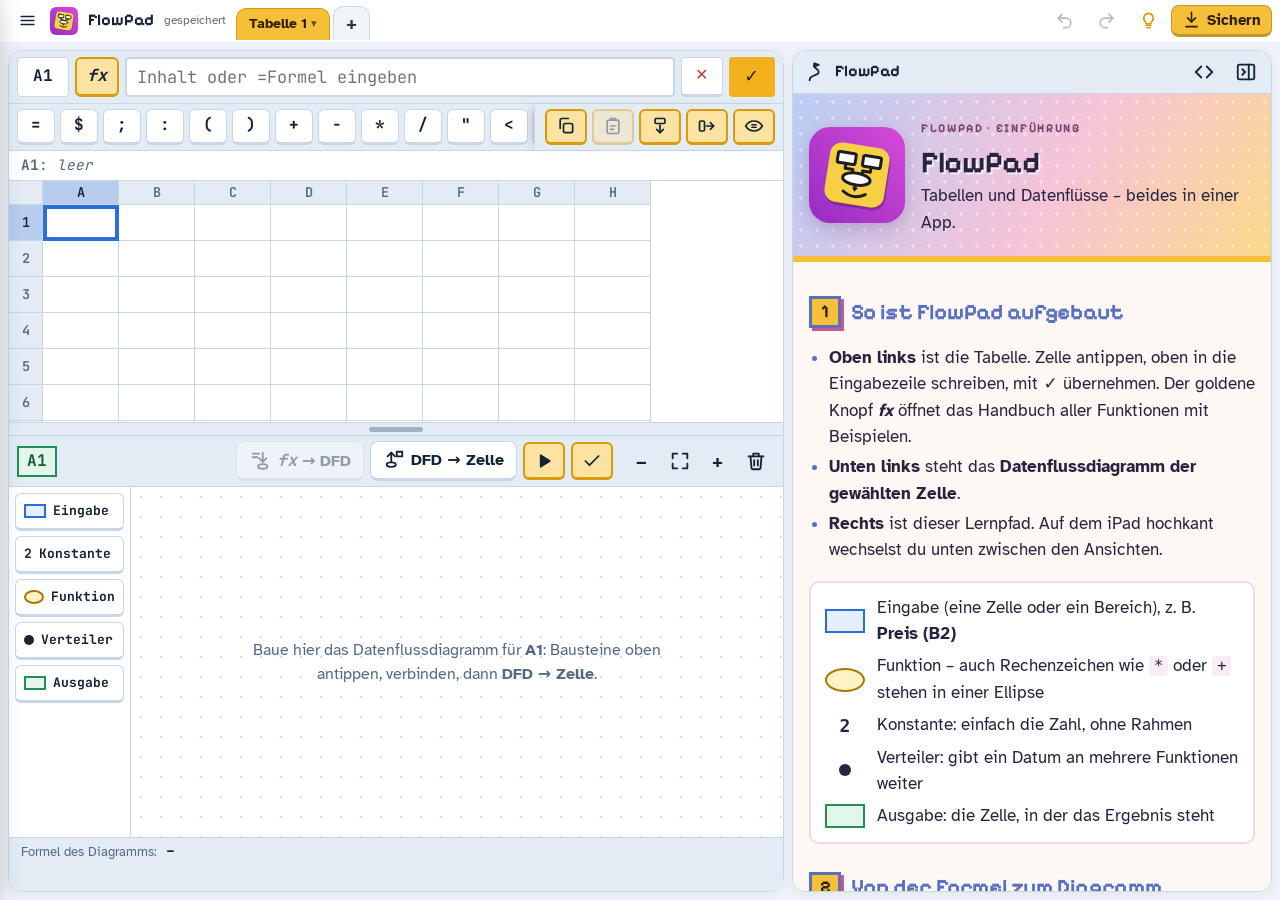
==== commit 76bcdbcd: "Symbole wieder links neben „fx → DFD“ und „DFD → Zelle“ Co-Authored-By: Claude Opus 5.5 <noreply@ant" ====
--- a/index.html
+++ b/index.html
@@ -46,8 +46,8 @@
             <div class="dfd-head">
                 <div class="dfd-cellinfo"><span class="cellbadge" id="dfdCell">A1</span><span id="dfdCellName" class="cellname"></span><button id="dfdTask" class="taskbadge" type="button" hidden title="Aufgabe noch einmal anzeigen">Aufgabe</button></div>
                 <div class="dfd-actions">
-                    <button id="btnToDfd" class="btn" title="Aus der Formel der Zelle das Datenflussdiagramm zeichnen"><span class="fxlbl"><b><i>fx</i></b> → DFD</span></button>
-                    <button id="btnToCell" class="btn" title="Formel des Diagramms in die Zelle schreiben und ausrechnen"><span>DFD → Zelle</span></button>
+                    <button id="btnToDfd" class="btn" title="Aus der Formel der Zelle das Datenflussdiagramm zeichnen"><svg class="ic" viewBox="0 0 24 24"><path d="M4 5h7"/><path d="M4 9h5"/><path d="M15 4v10"/><path d="M11 10l4 4 4-4"/><ellipse cx="15" cy="19" rx="5" ry="2.5"/></svg><span class="fxlbl"><b><i>fx</i></b> → DFD</span></button>
+                    <button id="btnToCell" class="btn" title="Formel des Diagramms in die Zelle schreiben und ausrechnen"><svg class="ic" viewBox="0 0 24 24"><ellipse cx="9" cy="17" rx="5" ry="2.5"/><path d="M9 14V4"/><path d="M5 8l4-4 4 4"/><rect x="15" y="3" width="6" height="5"/></svg><span>DFD → Zelle</span></button>
                     <button id="btnFlow" class="calc-tool" title="Ablauf: die Werte fließen durch das Diagramm" aria-label="Ablauf"><svg class="ic" viewBox="0 0 24 24"><path d="M8 5v14l11-7z" fill="currentColor"/></svg></button>
                     <button id="btnCheck" class="calc-tool" title="Prüfen: Regeln und Rechnung des Diagramms kontrollieren" aria-label="Prüfen"><svg class="ic" viewBox="0 0 24 24"><path d="M4 12l5 5L20 6"/></svg></button>
                     <span class="dfd-tools">
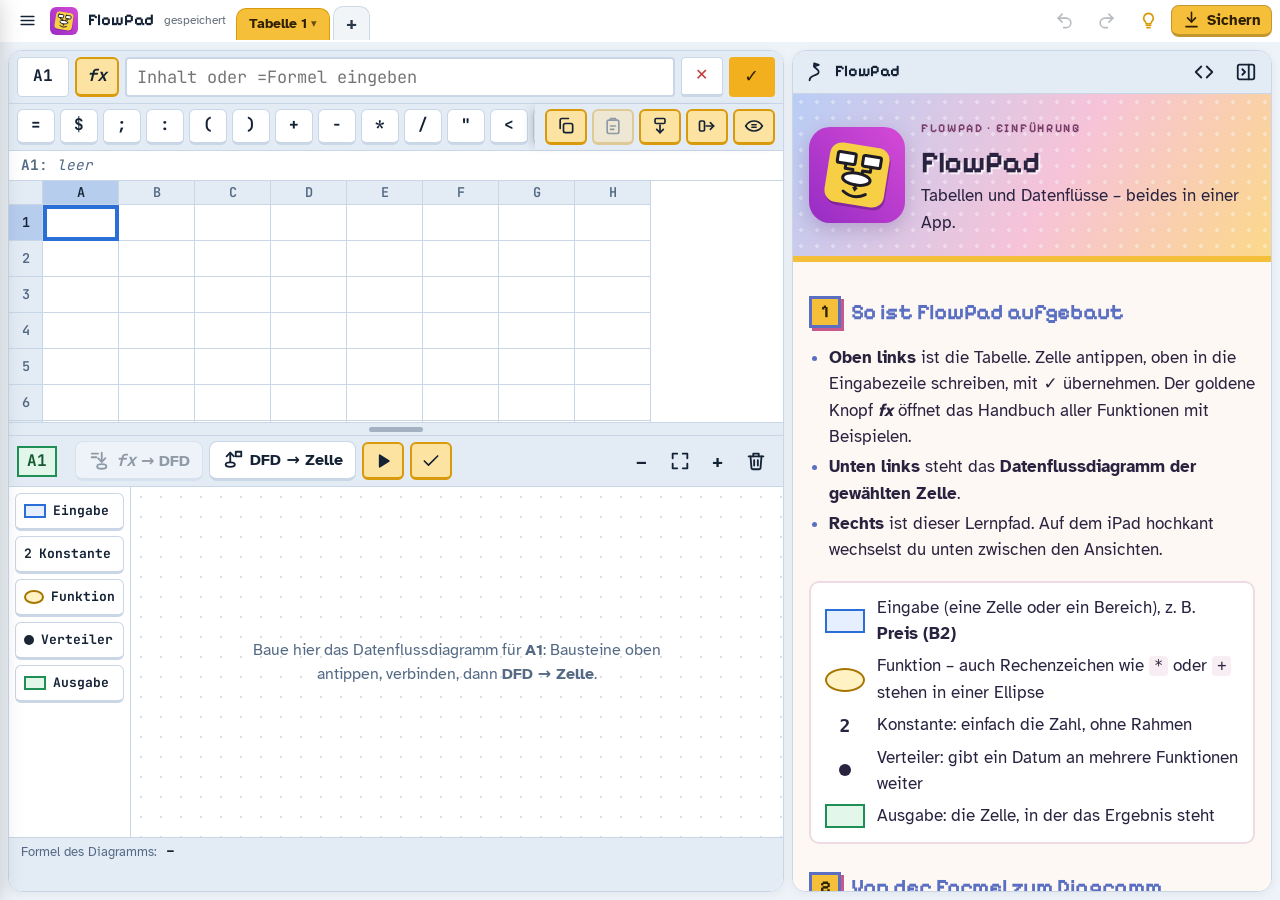
==== commit f87d028b: "Favicon: neues Icon auch als favicon.ico/PNG, Adressen mit Version (Browser-Cache) Co-Authored-By: C" ====
--- a/index.html
+++ b/index.html
@@ -17,15 +17,16 @@
         })();
     </script>
     <link rel="manifest" href="manifest.webmanifest">
-    <link rel="icon" href="icon.svg" type="image/svg+xml">
-    <link rel="apple-touch-icon" href="icon-180.png">
+    <link rel="icon" href="icon.svg?v=3" type="image/svg+xml">
+    <link rel="icon" href="favicon-32.png?v=3" sizes="32x32" type="image/png">
+    <link rel="apple-touch-icon" href="icon-180.png?v=3">
     <title>FlowPad</title>
     <link rel="stylesheet" href="css/style.css">
 </head>
 <body>
 <header class="topbar">
     <button id="btnMenu" class="iconbtn" title="Menü" aria-label="Menü öffnen"><svg class="ic" viewBox="0 0 24 24"><path d="M4 7h16M4 12h16M4 17h16"/></svg></button>
-    <span class="brand" aria-hidden="true"><img src="icon.svg" class="brand-mark" alt=""></span>
+    <span class="brand" aria-hidden="true"><img src="icon.svg?v=3" class="brand-mark" alt=""></span>
     <button id="projectName" class="project-name" title="Projekt umbenennen">FlowPad</button>
     <span id="teachCode" class="teach-code" hidden title="FlowCode dieses Projekts"></span>
     <span id="saved" class="saved"></span>
--- a/css/style.css
+++ b/css/style.css
@@ -483,3 +483,7 @@
 .dfd-actions .calc-tool { min-height: 38px; }
 #btnFlow.active { background: var(--glow); }
 .fxlbl b i { font-family: var(--font-code); font-size: 1.05em; }
+/* Zellname direkt vor den Knöpfen, Zoom-Knöpfe rechts */
+.dfd-cellinfo { flex: 0 1 auto; }
+.dfd-actions { flex: 1 1 auto; }
+.dfd-tools { margin-left: auto; }
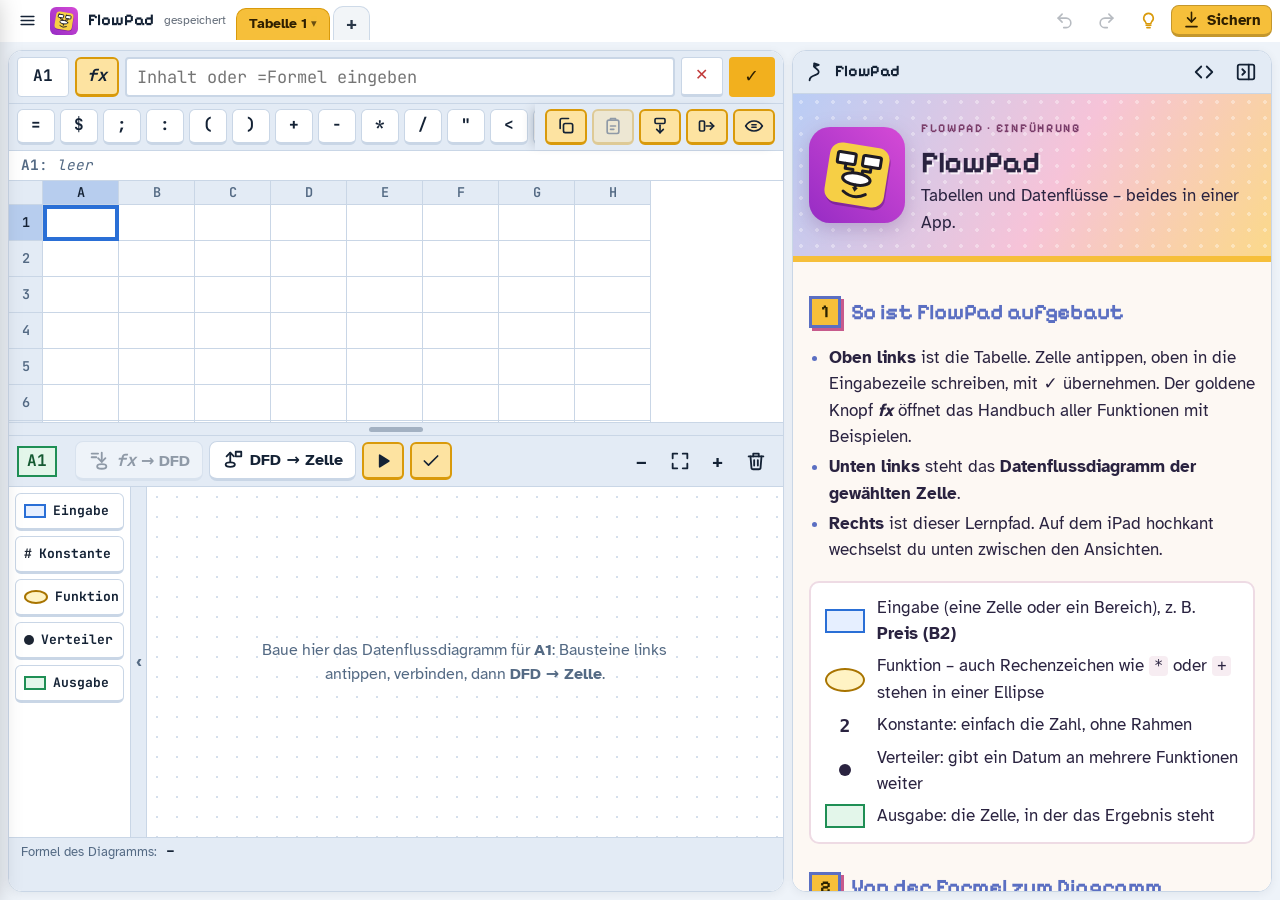
==== commit aa398eba: "Aufgaben: Arbeitsauftrag fest in einer Leiste über dem Diagramm (grün, wenn geschafft); Tag „Aufgabe" ====
--- a/index.html
+++ b/index.html
@@ -45,7 +45,7 @@
         <div id="splitter" class="splitter" aria-hidden="true"><span></span></div>
         <div id="dfdPane" class="pane dfd-pane" aria-label="Datenflussdiagramm">
             <div class="dfd-head">
-                <div class="dfd-cellinfo"><span class="cellbadge" id="dfdCell">A1</span><span id="dfdCellName" class="cellname"></span><button id="dfdTask" class="taskbadge" type="button" hidden title="Aufgabe noch einmal anzeigen">Aufgabe</button></div>
+                <div class="dfd-cellinfo"><span class="cellbadge" id="dfdCell">A1</span><span id="dfdCellName" class="cellname"></span></div>
                 <div class="dfd-actions">
                     <button id="btnToDfd" class="btn" title="Aus der Formel der Zelle das Datenflussdiagramm zeichnen"><svg class="ic" viewBox="0 0 24 24"><path d="M4 5h7"/><path d="M4 9h5"/><path d="M15 4v10"/><path d="M11 10l4 4 4-4"/><ellipse cx="15" cy="19" rx="5" ry="2.5"/></svg><span class="fxlbl"><b><i>fx</i></b> → DFD</span></button>
                     <button id="btnToCell" class="btn" title="Formel des Diagramms in die Zelle schreiben und ausrechnen"><svg class="ic" viewBox="0 0 24 24"><ellipse cx="9" cy="17" rx="5" ry="2.5"/><path d="M9 14V4"/><path d="M5 8l4-4 4 4"/><rect x="15" y="3" width="6" height="5"/></svg><span>DFD → Zelle</span></button>
@@ -59,6 +59,7 @@
                     </span>
                 </div>
             </div>
+            <div id="taskBar" class="taskbar" hidden role="note" aria-live="polite"></div>
             <div id="dfd"></div>
         </div>
     </section>
--- a/css/style.css
+++ b/css/style.css
@@ -487,3 +487,33 @@
 .dfd-cellinfo { flex: 0 1 auto; }
 .dfd-actions { flex: 1 1 auto; }
 .dfd-tools { margin-left: auto; }
+.dfd-head.compact #btnToDfd > span, .dfd-head.compact #btnToCell > span { display: none; }
+.dfd-head.compact #btnToDfd, .dfd-head.compact #btnToCell { padding: 0 9px; }
+
+/* ---------- Bausteinleiste einklappen ---------- */
+.dfd-paltoggle { flex: none; width: 16px; border: 0; border-right: 1px solid var(--line); background: var(--surface-2); color: var(--ink-2); cursor: pointer; padding: 0;
+  display: grid; place-items: center; font-weight: 800; font-size: 15px; }
+.dfd-paltoggle:hover { background: var(--next); color: var(--ink); }
+.dfd.pal-mini .dfd-palette { width: 54px; padding: 6px 5px; }
+.dfd.pal-mini .dfd-palette .dfd-pal { padding: 0; justify-content: center; }
+.dfd.pal-mini .pal-txt { display: none; }
+.dfd-palette .dfd-pal > span:first-child { flex: none; }
+@media (max-width: 700px) { .dfd-paltoggle { display: none; } .dfd.pal-mini .pal-txt { display: inline; } .dfd.pal-mini .dfd-palette { width: auto; } }
+.dfd.pal-mini .sym-const { font-size: 17px; }
+
+/* Parameternummern nur an der angewählten Ellipse (und beim Verbinden an den freien Eingängen) */
+.dfd .node.k-fn:not(.is-sel) .slot:not(.target) text,
+.dfd .node.k-fn:not(.is-sel) .slot:not(.target) .slot-dot { display: none; }
+
+/* ---------- Arbeitsauftrag über dem Diagramm ---------- */
+.taskbar { flex: none; display: flex; align-items: flex-start; gap: 8px; padding: 6px 10px; background: var(--next); border-bottom: 2px solid var(--next-edge); font-size: .9em; line-height: 1.35; cursor: default; }
+.taskbar.more { cursor: pointer; }
+.taskbar.done { background: color-mix(in srgb, var(--good) 14%, var(--surface)); border-bottom-color: var(--good); }
+.taskbar .tb-ic { flex: none; font-size: 1.1em; line-height: 1.25; }
+.taskbar.done .tb-ic { color: var(--good); font-weight: 800; }
+.taskbar .tb-text { flex: 1; min-width: 0; display: -webkit-box; -webkit-line-clamp: 2; -webkit-box-orient: vertical; overflow: hidden; }
+.taskbar.open .tb-text { display: block; -webkit-line-clamp: unset; }
+.taskbar .tb-kind { font-size: .85em; color: var(--ink-2); }
+.taskbar .tb-more { display: none; flex: none; font-weight: 800; color: var(--ink-2); }
+.taskbar.more .tb-more { display: inline; }
+.taskbar.open .tb-more { transform: rotate(180deg); }
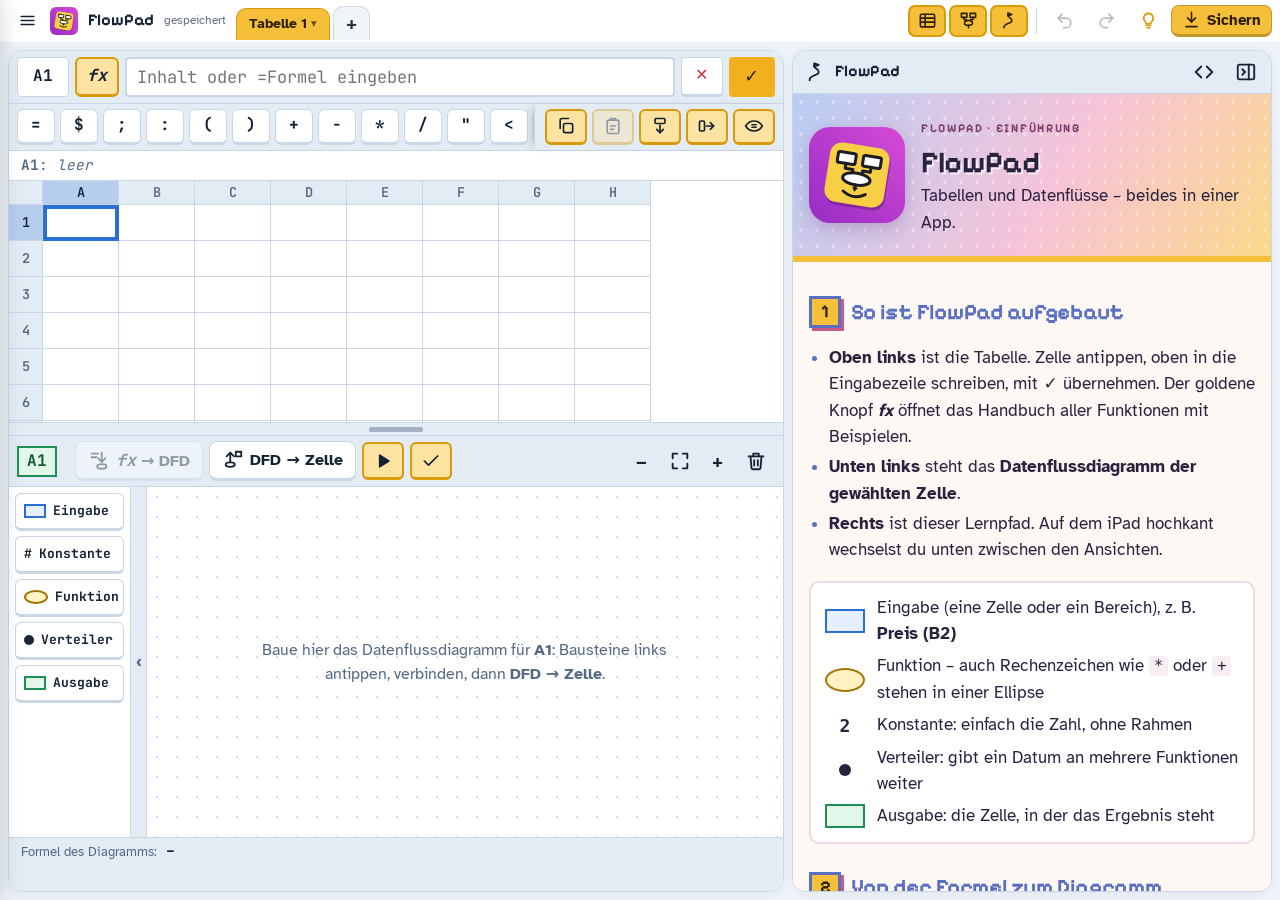
==== commit cbe3cd2f: "Menüleiste: Schalter für die Ansichten Tabelle, Diagramm, Lernpfad (Querformat), Trennstrich vor ↶ C" ====
--- a/index.html
+++ b/index.html
@@ -31,6 +31,12 @@
     <span id="teachCode" class="teach-code" hidden title="FlowCode dieses Projekts"></span>
     <span id="saved" class="saved"></span>
     <div id="tabs" class="tabs" role="tablist" aria-label="Tabellen"></div>
+    <div class="viewtoggles" role="group" aria-label="Ansichten">
+        <button id="tgGrid" class="vt" aria-pressed="true" title="Tabelle zeigen/ausblenden" aria-label="Tabelle"><svg class="ic" viewBox="0 0 24 24"><rect x="3" y="4" width="18" height="16" rx="1.5"/><path d="M3 9h18M3 14h18M9 4v16"/></svg></button>
+        <button id="tgDfd" class="vt" aria-pressed="true" title="Diagramm zeigen/ausblenden" aria-label="Diagramm"><svg class="ic" viewBox="0 0 24 24"><rect x="3" y="3" width="7" height="5"/><rect x="14" y="3" width="7" height="5"/><ellipse cx="12" cy="15" rx="5" ry="3"/><path d="M6.5 8v3h3M17.5 8v3h-3M12 18v3"/></svg></button>
+        <button id="tgLp" class="vt" aria-pressed="true" title="Lernpfad zeigen/ausblenden" aria-label="Lernpfad"><svg class="ic" viewBox="0 0 24 24"><path d="M5 21c0-3.5 3-4.5 6-5.5s5-2.5 3.5-5S9 7 10 5"/><path d="M10 5V2.5l5 1.8-5 1.7"/></svg></button>
+    </div>
+    <span class="topsep" aria-hidden="true"></span>
     <button id="btnUndo" class="iconbtn" title="Rückgängig" aria-label="Rückgängig" disabled><svg class="ic" viewBox="0 0 24 24"><path d="M9 14L4 9l5-5"/><path d="M4 9h10a6 6 0 0 1 0 12h-3"/></svg></button>
     <button id="btnRedo" class="iconbtn" title="Wiederholen" aria-label="Wiederholen" disabled><svg class="ic" viewBox="0 0 24 24"><path d="M15 14l5-5-5-5"/><path d="M20 9H10a6 6 0 0 0 0 12h3"/></svg></button>
     <button id="btnBulb" class="iconbtn bulb" title="Tipp: Finger etwa eine Sekunde auf einen Knopf legen – dann wird er erklärt" aria-label="Tipp zur Hilfe"><svg class="ic" viewBox="0 0 24 24"><path d="M9 18h6M10 21h4"/><path d="M12 3a6 6 0 0 0-4 10.5c.7.7 1 1.5 1 2.5h6c0-1 .3-1.8 1-2.5A6 6 0 0 0 12 3z"/></svg></button>
--- a/css/style.css
+++ b/css/style.css
@@ -102,13 +102,8 @@
 body.has-lp .lp-pane { display: flex; }
 body.lp-wide .lp-pane { flex-basis: 52%; }
 /* eingeklappt: schmale Leiste rechts, der Lernpfad bleibt geladen (nur unsichtbar) */
-body.lp-collapsed .lp-pane { flex: 0 0 48px; min-width: 48px; cursor: pointer; }
-body.lp-collapsed .lp-head { flex-direction: column; align-items: center; gap: 10px; padding: 6px 0; border-bottom: 0; flex: 1; }
-body.lp-collapsed .lp-head #btnLpWide { display: none; }
-body.lp-collapsed .lp-title { flex: 0 1 auto; flex-direction: column; writing-mode: vertical-rl; }
-body.lp-collapsed .lp-title .ic { writing-mode: horizontal-tb; }
-body.lp-collapsed .lp-head #btnLpCollapse { order: -1; }
-body.lp-collapsed .lp-host { position: absolute; width: 1px; height: 1px; overflow: hidden; visibility: hidden; }
+/* Lernpfad ausgeblendet: bleibt geladen (Stand, Scrollposition), ist aber unsichtbar */
+body.lp-collapsed[data-layout="wide"] .lp-pane { position: absolute; width: 1px; height: 1px; overflow: hidden; visibility: hidden; pointer-events: none; }
 .lp-head { display: flex; align-items: center; gap: 4px; padding: 2px 6px 2px 12px; background: var(--surface-2); border-bottom: 1px solid var(--line); min-height: 42px; }
 .lp-title { flex: 1; display: flex; align-items: center; gap: 8px; font-family: var(--title-font); font-weight: 700; min-width: 0; }
 .lp-title span { overflow: hidden; text-overflow: ellipsis; white-space: nowrap; }
@@ -517,3 +512,18 @@
 .taskbar .tb-more { display: none; flex: none; font-weight: 800; color: var(--ink-2); }
 .taskbar.more .tb-more { display: inline; }
 .taskbar.open .tb-more { transform: rotate(180deg); }
+
+/* ---------- Ansichten-Schalter in der Menüleiste ---------- */
+.viewtoggles { display: flex; gap: 3px; }
+.vt { display: inline-grid; place-items: center; min-width: 38px; min-height: 32px; border: 2px solid var(--next-edge); border-radius: 7px; background: transparent; color: var(--ink-2); cursor: pointer; padding: 0; }
+.vt .ic { width: 19px; height: 19px; }
+.vt[aria-pressed="true"] { background: var(--glow); color: var(--acc-ink, #000); }
+.vt:disabled { opacity: .3; cursor: default; }
+.topsep { width: 1px; align-self: stretch; margin: 6px 4px; background: var(--line); }
+body:not([data-layout="wide"]) .viewtoggles, body:not([data-layout="wide"]) .topsep { display: none; }
+/* Tabelle oder Diagramm ausgeblendet: der andere Bereich füllt die linke Seite */
+body.hide-grid[data-layout="wide"] #gridPane, body.hide-dfd[data-layout="wide"] #dfdPane,
+body.hide-grid[data-layout="wide"] #splitter, body.hide-dfd[data-layout="wide"] #splitter { display: none; }
+body.hide-grid[data-layout="wide"] .left, body.hide-dfd[data-layout="wide"] .left { grid-template-rows: 1fr !important; grid-template-columns: 1fr !important; }
+body.hide-left[data-layout="wide"] .left { display: none; }
+body.hide-left[data-layout="wide"] .lp-pane { flex: 1 1 auto; }
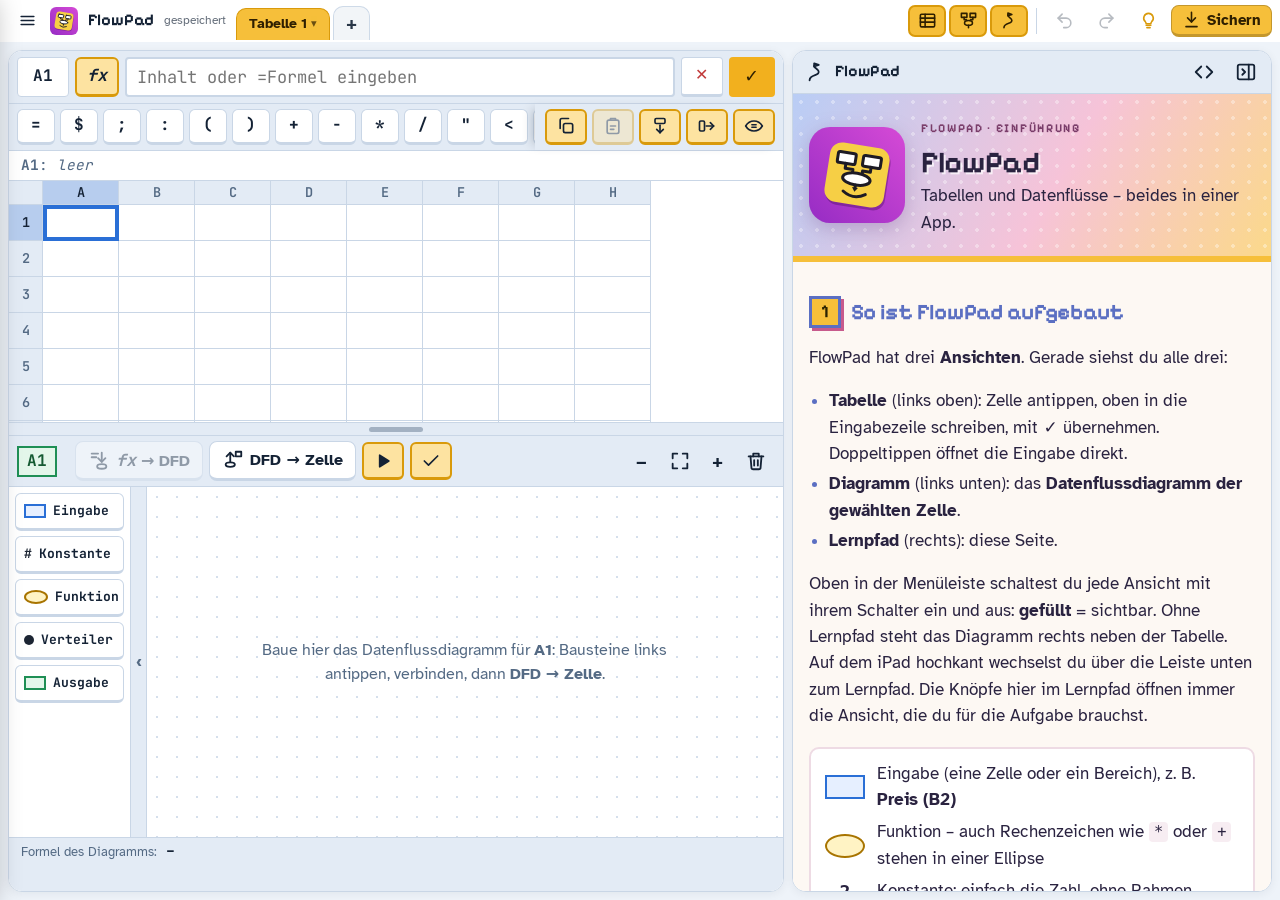
==== commit 7199f1d0: "Auftrag als schwebende, frei verschiebbare Karte (rechts oben in der passenden Ansicht, Griff, zukla" ====
--- a/index.html
+++ b/index.html
@@ -65,7 +65,6 @@
                     </span>
                 </div>
             </div>
-            <div id="taskBar" class="taskbar" hidden role="note" aria-live="polite"></div>
             <div id="dfd"></div>
         </div>
     </section>
@@ -79,6 +78,7 @@
         <div id="lernpfad" class="lp-host"></div>
     </section>
 </main>
+<div id="taskBar" class="taskbar" hidden role="note" aria-live="polite"></div>
 
 <nav id="bottomnav" class="bottomnav" aria-label="Ansicht">
     <button data-view="lernpfad"><svg class="ic" viewBox="0 0 24 24"><path d="M5 21c0-3.5 3-4.5 6-5.5s5-2.5 3.5-5S9 7 10 5"/><path d="M10 5V2.5l5 1.8-5 1.7"/></svg><span>Lernpfad</span></button>
--- a/css/style.css
+++ b/css/style.css
@@ -183,7 +183,7 @@
 .grid td.rf0 { box-shadow: inset 0 0 0 3px var(--r0); } .grid td.rf1 { box-shadow: inset 0 0 0 3px var(--r1); } .grid td.rf2 { box-shadow: inset 0 0 0 3px var(--r2); }
 .grid td.rf3 { box-shadow: inset 0 0 0 3px var(--r3); } .grid td.rf4 { box-shadow: inset 0 0 0 3px var(--r4); } .grid td.rf5 { box-shadow: inset 0 0 0 3px var(--r5); }
 .grid .c0 { color: var(--r0); } .grid .c1 { color: var(--r1); } .grid .c2 { color: var(--r2); } .grid .c3 { color: var(--r3); } .grid .c4 { color: var(--r4); } .grid .c5 { color: var(--r5); }
-.grid.picking .calc-scroll { touch-action: none; }
+.grid.picking .calc-scroll { touch-action: pan-x pan-y; }
 .grid.picking td { cursor: crosshair; }
 
 /* ---------- Diagramm ---------- */
@@ -389,7 +389,7 @@
 @media (max-width: 700px) { .workspace { padding: 5px; gap: 5px; } .left, .lp-pane { border-radius: 10px; } }
 /* Doppeltippen öffnet die Eingabe – Safari soll dabei nicht zoomen */
 .grid td { touch-action: manipulation; }
-.grid.picking td { touch-action: none; }
+.grid.picking td { touch-action: pan-x pan-y; -webkit-user-select: none; user-select: none; -webkit-touch-callout: none; }
 
 /* ---------- Lehrkraft-Modus ---------- */
 .teach-code { font-family: var(--font-code); font-weight: 800; letter-spacing: .08em; padding: 2px 8px; border-radius: 6px; background: var(--glow); color: var(--acc-ink, #000); font-size: .9em; }
@@ -500,18 +500,27 @@
 .dfd .node.k-fn:not(.is-sel) .slot:not(.target) text,
 .dfd .node.k-fn:not(.is-sel) .slot:not(.target) .slot-dot { display: none; }
 
-/* ---------- Arbeitsauftrag über dem Diagramm ---------- */
-.taskbar { flex: none; display: flex; align-items: flex-start; gap: 8px; padding: 6px 10px; background: var(--next); border-bottom: 2px solid var(--next-edge); font-size: .9em; line-height: 1.35; cursor: default; }
-.taskbar.more { cursor: pointer; }
-.taskbar.done { background: color-mix(in srgb, var(--good) 14%, var(--surface)); border-bottom-color: var(--good); }
-.taskbar .tb-ic { flex: none; font-size: 1.1em; line-height: 1.25; }
+/* ---------- Auftragskarte (schwebend, verschiebbar) ---------- */
+.taskbar { position: fixed; z-index: 60; width: 214px; max-width: calc(100vw - 16px); max-height: 60vh; display: flex; flex-direction: column;
+  background: var(--next); border: 2px solid var(--next-edge); border-radius: 14px; box-shadow: 0 8px 24px rgba(15, 26, 43, .28), 0 2px 6px rgba(15, 26, 43, .18);
+  font-size: .88em; line-height: 1.38; color: var(--ink); overflow: hidden; }
+.taskbar[hidden] { display: none; }
+.taskbar.dragging { box-shadow: 0 14px 34px rgba(15, 26, 43, .38); opacity: .96; }
+.taskbar .tb-grip { flex: none; display: grid; place-items: center; height: 18px; cursor: grab; touch-action: none; }
+.taskbar.dragging .tb-grip { cursor: grabbing; }
+.taskbar .tb-grip span { width: 42px; height: 5px; border-radius: 3px; background: var(--next-edge); opacity: .75; }
+.taskbar .tb-fold { position: absolute; top: 2px; right: 4px; width: 28px; height: 26px; border: 0; background: transparent; color: var(--ink-2); font-weight: 800; cursor: pointer; border-radius: 7px; }
+.taskbar .tb-head { flex: none; display: flex; gap: 6px; align-items: flex-start; padding: 0 30px 4px 12px; touch-action: none; cursor: grab; font-family: var(--title-font); }
+.taskbar .tb-ic { flex: none; }
+.taskbar .tb-body { flex: 1 1 auto; overflow-y: auto; padding: 0 12px 10px; -webkit-overflow-scrolling: touch; overscroll-behavior: contain; }
+.taskbar .tb-kind { font-size: .86em; color: var(--ink-2); margin-bottom: 4px; }
+.taskbar .tb-prompt { overflow-wrap: anywhere; }
+.taskbar .tb-hint { margin-top: 6px; padding: 5px 8px; border-radius: 8px; background: var(--surface); border: 1px dashed var(--next-edge); }
+.taskbar.mini { width: auto; max-width: 214px; }
+.taskbar.mini .tb-body { display: none; }
+.taskbar.done { background: color-mix(in srgb, var(--good) 16%, var(--surface)); border-color: var(--good); }
 .taskbar.done .tb-ic { color: var(--good); font-weight: 800; }
-.taskbar .tb-text { flex: 1; min-width: 0; display: -webkit-box; -webkit-line-clamp: 2; -webkit-box-orient: vertical; overflow: hidden; }
-.taskbar.open .tb-text { display: block; -webkit-line-clamp: unset; }
-.taskbar .tb-kind { font-size: .85em; color: var(--ink-2); }
-.taskbar .tb-more { display: none; flex: none; font-weight: 800; color: var(--ink-2); }
-.taskbar.more .tb-more { display: inline; }
-.taskbar.open .tb-more { transform: rotate(180deg); }
+.taskbar.done .tb-grip span { background: var(--good); }
 
 /* ---------- Ansichten-Schalter in der Menüleiste ---------- */
 .viewtoggles { display: flex; gap: 3px; }
@@ -520,10 +529,21 @@
 .vt[aria-pressed="true"] { background: var(--glow); color: var(--acc-ink, #000); }
 .vt:disabled { opacity: .3; cursor: default; }
 .topsep { width: 1px; align-self: stretch; margin: 6px 4px; background: var(--line); }
-body:not([data-layout="wide"]) .viewtoggles, body:not([data-layout="wide"]) .topsep { display: none; }
+body[data-layout="narrow"] .viewtoggles, body[data-layout="narrow"] .topsep { display: none; }
+body:not([data-layout="wide"]) #tgLp { display: none; }
 /* Tabelle oder Diagramm ausgeblendet: der andere Bereich füllt die linke Seite */
-body.hide-grid[data-layout="wide"] #gridPane, body.hide-dfd[data-layout="wide"] #dfdPane,
-body.hide-grid[data-layout="wide"] #splitter, body.hide-dfd[data-layout="wide"] #splitter { display: none; }
-body.hide-grid[data-layout="wide"] .left, body.hide-dfd[data-layout="wide"] .left { grid-template-rows: 1fr !important; grid-template-columns: 1fr !important; }
+body.hide-grid:not([data-layout="narrow"]) #gridPane, body.hide-dfd:not([data-layout="narrow"]) #dfdPane,
+body.hide-grid:not([data-layout="narrow"]) #splitter, body.hide-dfd:not([data-layout="narrow"]) #splitter { display: none; }
+body.hide-grid:not([data-layout="narrow"]) .left, body.hide-dfd:not([data-layout="narrow"]) .left { grid-template-rows: 1fr !important; grid-template-columns: 1fr !important; }
 body.hide-left[data-layout="wide"] .left { display: none; }
 body.hide-left[data-layout="wide"] .lp-pane { flex: 1 1 auto; }
+
+/* Handbuch: Rubriken zum Auf- und Zuklappen */
+.hb-group { border: 1px solid var(--line); border-radius: 10px; margin: 8px 0; background: var(--surface); overflow: hidden; }
+.hb-ghead { width: 100%; display: flex; align-items: center; gap: 10px; padding: 10px 12px; border: 0; background: var(--surface-2); cursor: pointer; text-align: left; font-family: var(--title-font); font-weight: 700; font-size: 1.05em; color: var(--ink); }
+.hb-ghead .hb-count { font-family: var(--font-body); font-weight: 400; font-size: .8em; color: var(--ink-2); }
+.hb-ghead .hb-chev { margin-left: auto; transition: transform .15s; }
+.hb-group.open .hb-ghead .hb-chev { transform: rotate(180deg); }
+.hb-group.open .hb-ghead { border-bottom: 1px solid var(--line); background: var(--next); }
+.hb-group > ul { padding: 8px; }
+.hb-group:not(.open) > ul { display: none; }
